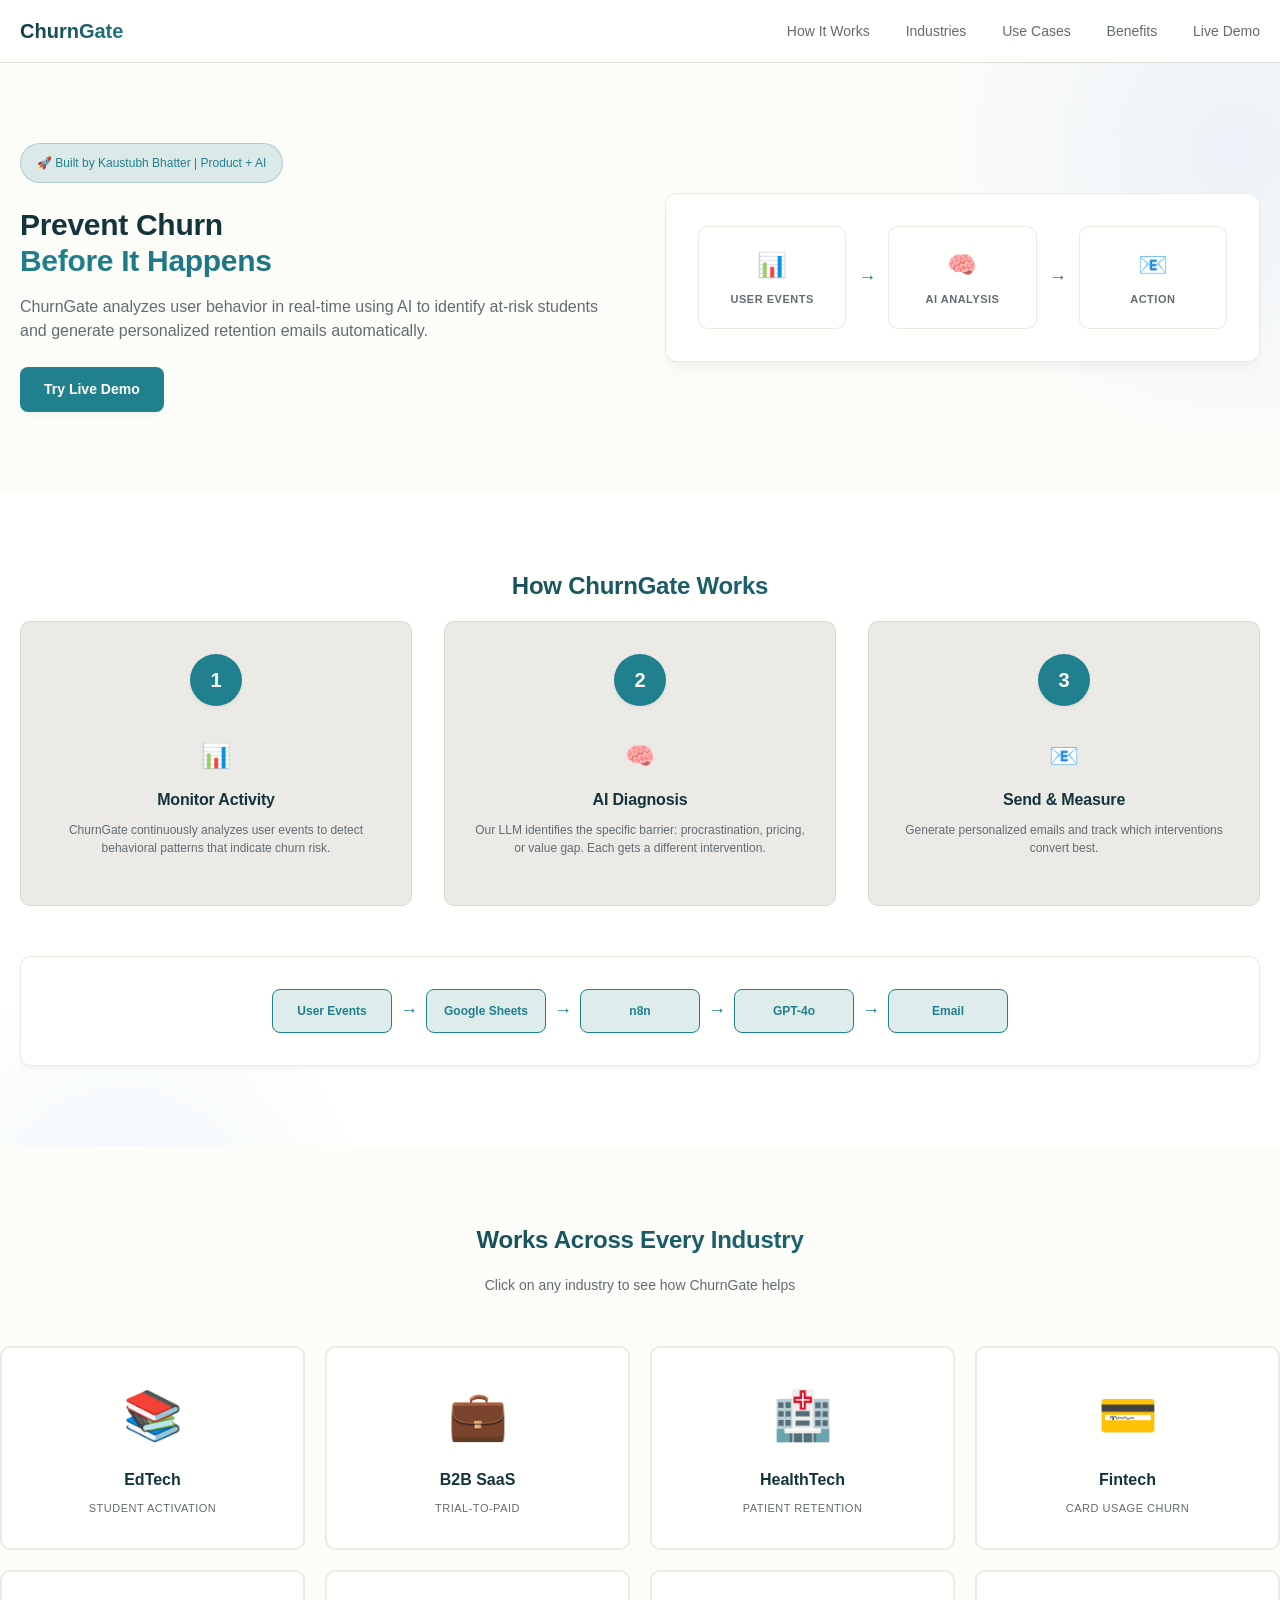
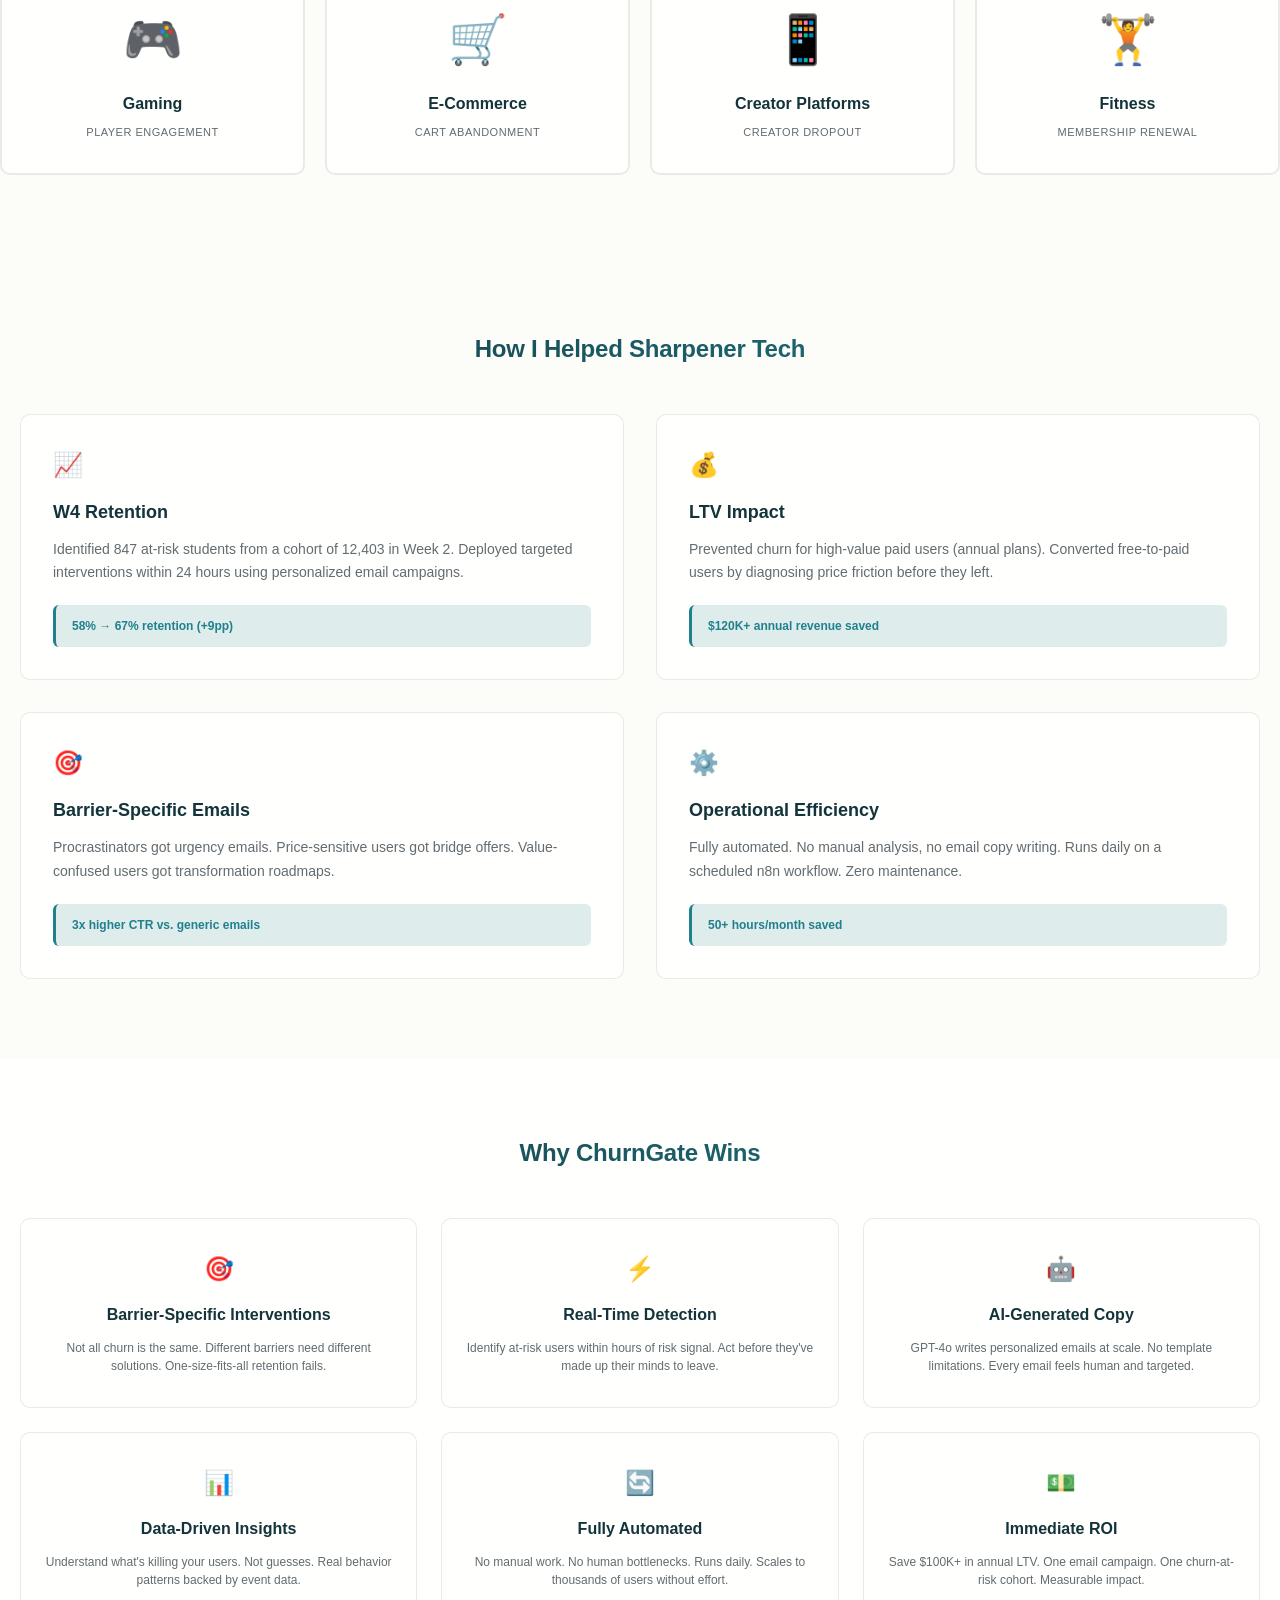
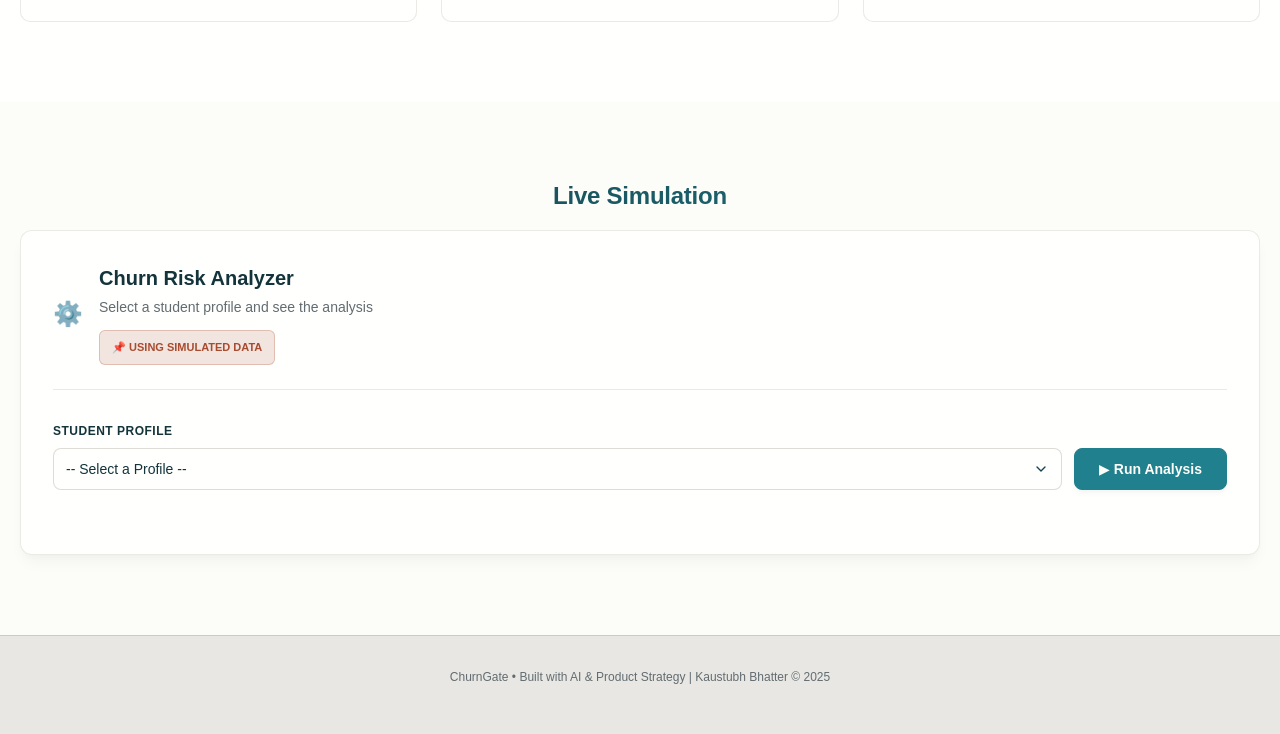
==== index.html @ f3a07f8a "Quick setup for the site" ====
<!DOCTYPE html>
<html lang="en">
<head>
    <meta charset="UTF-8">
    <meta name="viewport" content="width=device-width, initial-scale=1.0">
    <title>ChurnGate - AI Retention Intelligence</title>
    <link rel="stylesheet" href="styles.css">
</head>
<body>
    <!-- HEADER -->
    <header>
        <div class="container">
            <div class="header-content">
                <div class="logo">Churn<span>Gate</span></div>
                <nav>
                    <a href="#how">How It Works</a>
                    <a href="#industries">Industries</a>
                    <a href="#use-cases">Use Cases</a>
                    <a href="#benefits">Benefits</a>
                    <a href="#simulation">Live Demo</a>
                </nav>
            </div>
        </div>
    </header>

    <!-- HERO -->
    <section class="hero">
        <div class="container">
            <div class="hero-content">
                <div class="hero-text">
                    <div class="maker-badge">🚀 Built by Kaustubh Bhatter | Product + AI</div>
                    <h1>Prevent Churn<br/><span>Before It Happens</span></h1>
                    <p>ChurnGate analyzes user behavior in real-time using AI to identify at-risk students and generate personalized retention emails automatically.</p>
                    <a href="#simulation" class="cta-button">Try Live Demo</a>
                </div>

                <div class="hero-graphic">
                    <div class="graphic-box">
                        <div class="graphic-item">
                            <div class="graphic-icon">📊</div>
                            <div class="graphic-label">User Events</div>
                        </div>
                        <div class="graphic-arrow">→</div>
                        <div class="graphic-item">
                            <div class="graphic-icon">🧠</div>
                            <div class="graphic-label">AI Analysis</div>
                        </div>
                        <div class="graphic-arrow">→</div>
                        <div class="graphic-item">
                            <div class="graphic-icon">📧</div>
                            <div class="graphic-label">Action</div>
                        </div>
                    </div>
                </div>
            </div>
        </div>
    </section>

    <!-- HOW IT WORKS -->
    <section class="how-it-works" id="how">
        <div class="container">
            <h2 class="section-title">How ChurnGate Works</h2>

            <div class="steps-grid">
                <div class="step">
                    <div class="step-number">1</div>
                    <div class="step-icon">📊</div>
                    <h3>Monitor Activity</h3>
                    <p>ChurnGate continuously analyzes user events to detect behavioral patterns that indicate churn risk.</p>
                </div>

                <div class="step">
                    <div class="step-number">2</div>
                    <div class="step-icon">🧠</div>
                    <h3>AI Diagnosis</h3>
                    <p>Our LLM identifies the specific barrier: procrastination, pricing, or value gap. Each gets a different intervention.</p>
                </div>

                <div class="step">
                    <div class="step-number">3</div>
                    <div class="step-icon">📧</div>
                    <h3>Send & Measure</h3>
                    <p>Generate personalized emails and track which interventions convert best.</p>
                </div>
            </div>

            <div class="flow-diagram">
                <div class="flow-container">
                    <div class="flow-item">
                        <div class="flow-box">User Events</div>
                    </div>
                    <div class="flow-arrow">→</div>
                    <div class="flow-item">
                        <div class="flow-box">Google Sheets</div>
                    </div>
                    <div class="flow-arrow">→</div>
                    <div class="flow-item">
                        <div class="flow-box">n8n</div>
                    </div>
                    <div class="flow-arrow">→</div>
                    <div class="flow-item">
                        <div class="flow-box">GPT-4o</div>
                    </div>
                    <div class="flow-arrow">→</div>
                    <div class="flow-item">
                        <div class="flow-box">Email</div>
                    </div>
                </div>
            </div>
        </div>
    </section>

    <!-- INDUSTRIES -->
    <section class="industries-section" id="industries">
        <div class="container">
            <h2 class="section-title">Works Across Every Industry</h2>
            <p class="section-subtitle">Click on any industry to see how ChurnGate helps</p>
        </div>
        
        <div class="industries-grid">
            <div class="industry-card" data-industry="edtech">
                <div class="industry-icon">📚</div>
                <div class="industry-name">EdTech</div>
                <div class="industry-subtitle-small">Student Activation</div>
            </div>

            <div class="industry-card" data-industry="saas">
                <div class="industry-icon">💼</div>
                <div class="industry-name">B2B SaaS</div>
                <div class="industry-subtitle-small">Trial-to-Paid</div>
            </div>

            <div class="industry-card" data-industry="healthtech">
                <div class="industry-icon">🏥</div>
                <div class="industry-name">HealthTech</div>
                <div class="industry-subtitle-small">Patient Retention</div>
            </div>

            <div class="industry-card" data-industry="fintech">
                <div class="industry-icon">💳</div>
                <div class="industry-name">Fintech</div>
                <div class="industry-subtitle-small">Card Usage Churn</div>
            </div>

            <div class="industry-card" data-industry="gaming">
                <div class="industry-icon">🎮</div>
                <div class="industry-name">Gaming</div>
                <div class="industry-subtitle-small">Player Engagement</div>
            </div>

            <div class="industry-card" data-industry="ecommerce">
                <div class="industry-icon">🛒</div>
                <div class="industry-name">E-Commerce</div>
                <div class="industry-subtitle-small">Cart Abandonment</div>
            </div>

            <div class="industry-card" data-industry="creators">
                <div class="industry-icon">📱</div>
                <div class="industry-name">Creator Platforms</div>
                <div class="industry-subtitle-small">Creator Dropout</div>
            </div>

            <div class="industry-card" data-industry="fitness">
                <div class="industry-icon">🏋️</div>
                <div class="industry-name">Fitness</div>
                <div class="industry-subtitle-small">Membership Renewal</div>
            </div>
        </div>

        <!-- Industry Detail Modal -->
        <div class="industry-modal" id="industryModal">
            <div class="modal-overlay" onclick="closeIndustryModal()"></div>
            <div class="modal-content">
                <button class="modal-close" onclick="closeIndustryModal()">✕</button>
                <div class="modal-header">
                    <div class="modal-icon" id="modalIcon"></div>
                    <div>
                        <h3 id="modalTitle"></h3>
                        <p id="modalSubtitle"></p>
                    </div>
                </div>
                <div class="modal-body">
                    <div id="modalDescription"></div>
                </div>
                <div class="modal-footer">
                    <button class="modal-cta" onclick="closeIndustryModal()">Got It</button>
                </div>
            </div>
        </div>
    </section>

    <!-- USE CASES -->
    <section class="use-cases-section" id="use-cases">
        <div class="container">
            <h2 class="section-title">How I Helped Sharpener Tech</h2>

            <div class="use-case-grid">
                <div class="use-case-card">
                    <div class="use-case-icon">📈</div>
                    <div class="use-case-title">W4 Retention</div>
                    <div class="use-case-description">
                        Identified 847 at-risk students from a cohort of 12,403 in Week 2. Deployed targeted interventions within 24 hours using personalized email campaigns.
                    </div>
                    <div class="use-case-result">58% → 67% retention (+9pp)</div>
                </div>

                <div class="use-case-card">
                    <div class="use-case-icon">💰</div>
                    <div class="use-case-title">LTV Impact</div>
                    <div class="use-case-description">
                        Prevented churn for high-value paid users (annual plans). Converted free-to-paid users by diagnosing price friction before they left.
                    </div>
                    <div class="use-case-result">$120K+ annual revenue saved</div>
                </div>

                <div class="use-case-card">
                    <div class="use-case-icon">🎯</div>
                    <div class="use-case-title">Barrier-Specific Emails</div>
                    <div class="use-case-description">
                        Procrastinators got urgency emails. Price-sensitive users got bridge offers. Value-confused users got transformation roadmaps.
                    </div>
                    <div class="use-case-result">3x higher CTR vs. generic emails</div>
                </div>

                <div class="use-case-card">
                    <div class="use-case-icon">⚙️</div>
                    <div class="use-case-title">Operational Efficiency</div>
                    <div class="use-case-description">
                        Fully automated. No manual analysis, no email copy writing. Runs daily on a scheduled n8n workflow. Zero maintenance.
                    </div>
                    <div class="use-case-result">50+ hours/month saved</div>
                </div>
            </div>
        </div>
    </section>

    <!-- BENEFITS -->
    <section class="benefits-section" id="benefits">
        <div class="container">
            <h2 class="section-title">Why ChurnGate Wins</h2>

            <div class="benefits-grid">
                <div class="benefit-card">
                    <div class="benefit-icon">🎯</div>
                    <div class="benefit-title">Barrier-Specific Interventions</div>
                    <div class="benefit-description">Not all churn is the same. Different barriers need different solutions. One-size-fits-all retention fails.</div>
                </div>

                <div class="benefit-card">
                    <div class="benefit-icon">⚡</div>
                    <div class="benefit-title">Real-Time Detection</div>
                    <div class="benefit-description">Identify at-risk users within hours of risk signal. Act before they've made up their minds to leave.</div>
                </div>

                <div class="benefit-card">
                    <div class="benefit-icon">🤖</div>
                    <div class="benefit-title">AI-Generated Copy</div>
                    <div class="benefit-description">GPT-4o writes personalized emails at scale. No template limitations. Every email feels human and targeted.</div>
                </div>

                <div class="benefit-card">
                    <div class="benefit-icon">📊</div>
                    <div class="benefit-title">Data-Driven Insights</div>
                    <div class="benefit-description">Understand what's killing your users. Not guesses. Real behavior patterns backed by event data.</div>
                </div>

                <div class="benefit-card">
                    <div class="benefit-icon">🔄</div>
                    <div class="benefit-title">Fully Automated</div>
                    <div class="benefit-description">No manual work. No human bottlenecks. Runs daily. Scales to thousands of users without effort.</div>
                </div>

                <div class="benefit-card">
                    <div class="benefit-icon">💵</div>
                    <div class="benefit-title">Immediate ROI</div>
                    <div class="benefit-description">Save $100K+ in annual LTV. One email campaign. One churn-at-risk cohort. Measurable impact.</div>
                </div>
            </div>
        </div>
    </section>

    <!-- SIMULATION -->
    <section class="simulation-section" id="simulation">
        <div class="container">
            <h2 class="section-title">Live Simulation</h2>

            <div class="simulation-container">
                <div class="simulation-header">
                    <div class="simulation-icon">⚙️</div>
                    <div>
                        <div class="simulation-title">Churn Risk Analyzer</div>
                        <div class="simulation-subtitle">Select a student profile and see the analysis</div>
                        <div class="simulated-badge">📌 Using Simulated Data</div>
                    </div>
                </div>

                <div class="controls">
                    <div class="control-group">
                        <label class="control-label">Student Profile</label>
                        <select id="profileSelect" onchange="handleProfileChange()">
                            <option value="">-- Select a Profile --</option>
                            <option value="procrastinator">Rahul Singh (Procrastinator)</option>
                            <option value="price_friction">Priya Sharma (Price Friction)</option>
                            <option value="value_gap">Arjun Patel (Value Gap)</option>
                            <option value="low_engagement">Neha Gupta (Low Engagement)</option>
                            <option value="feature_confusion">Aditya Verma (Feature Confusion)</option>
                            <option value="time_constraint">Zara Khan (Time Constraint)</option>
                        </select>
                    </div>
                    <button class="run-button" id="analyzeBtn" onclick="runAnalysis()">▶ Run Analysis</button>
                </div>

                <div class="results-area" id="resultsArea">
                    <div class="pipeline">
                        <div class="pipeline-step" id="step1">
                            <div class="step-label">Step 1</div>
                            <div class="step-content">Fetching Events</div>
                        </div>
                        <div class="pipeline-step" id="step2">
                            <div class="step-label">Step 2</div>
                            <div class="step-content">Detect Signals</div>
                        </div>
                        <div class="pipeline-step" id="step3">
                            <div class="step-label">Step 3</div>
                            <div class="step-content">AI Reasoning</div>
                        </div>
                        <div class="pipeline-step" id="step4">
                            <div class="step-label">Step 4</div>
                            <div class="step-content">Results</div>
                        </div>
                    </div>

                    <!-- Events Stream -->
                    <div id="eventsStreamContainer" style="display: none;">
                        <div style="font-size: 12px; font-weight: 600; color: #3b82f6; margin-bottom: 8px; text-transform: uppercase;">📊 Events Timeline</div>
                        <div class="events-stream" id="eventsStream"></div>
                    </div>

                    <!-- Reasoning Section -->
                    <div class="reasoning-section" id="reasoningSection">
                        <div class="reasoning-title">🧠 AI Reasoning</div>
                        <div class="reasoning-content" id="reasoningContent"></div>
                    </div>

                    <div class="results-grid" id="resultsGrid" style="display: none;">
                        <div class="result-card">
                            <div class="result-label">Risk Level</div>
                            <div class="result-value" id="riskLevel">High</div>
                            <div class="result-description" id="riskDesc">User at immediate churn risk</div>
                        </div>

                        <div class="result-card">
                            <div class="result-label">Churn Category</div>
                            <div class="result-value" id="barrier">Price Friction</div>
                            <div class="result-description" id="barrierDesc">Specific reason for churn</div>
                        </div>
                    </div>

                    <!-- Intervention Section -->
                    <div class="intervention-section" id="interventionSection">
                        <div class="intervention-title">✅ Recommended Intervention</div>
                        <div class="intervention-method">
                            <div class="method-badge recommended">📧 Email (Recommended)</div>
                        </div>
                        <div class="email-section" id="emailSection">
                            <div class="email-header">📧 AI-Generated Email Draft</div>
                            <div class="email-content" id="emailContent"></div>
                        </div>
                    </div>
                </div>
            </div>
        </div>
    </section>

    <!-- FOOTER -->
    <footer>
        <div class="container">
            <p>ChurnGate • Built with AI & Product Strategy | Kaustubh Bhatter © 2025</p>
        </div>
    </footer>

    <script src="script.js"></script>
</body>
</html>
---- styles.css ----
:root {
  /* Primitive Color Tokens */
  --color-white: rgba(255, 255, 255, 1);
  --color-black: rgba(0, 0, 0, 1);
  --color-cream-50: rgba(252, 252, 249, 1);
  --color-cream-100: rgba(255, 255, 253, 1);
  --color-gray-200: rgba(245, 245, 245, 1);
  --color-gray-300: rgba(167, 169, 169, 1);
  --color-gray-400: rgba(119, 124, 124, 1);
  --color-slate-500: rgba(98, 108, 113, 1);
  --color-brown-600: rgba(94, 82, 64, 1);
  --color-charcoal-700: rgba(31, 33, 33, 1);
  --color-charcoal-800: rgba(38, 40, 40, 1);
  --color-slate-900: rgba(19, 52, 59, 1);
  --color-teal-300: rgba(50, 184, 198, 1);
  --color-teal-400: rgba(45, 166, 178, 1);
  --color-teal-500: rgba(33, 128, 141, 1);
  --color-teal-600: rgba(29, 116, 128, 1);
  --color-teal-700: rgba(26, 104, 115, 1);
  --color-teal-800: rgba(41, 150, 161, 1);
  --color-red-400: rgba(255, 84, 89, 1);
  --color-red-500: rgba(192, 21, 47, 1);
  --color-orange-400: rgba(230, 129, 97, 1);
  --color-orange-500: rgba(168, 75, 47, 1);

  /* RGB versions for opacity control */
  --color-brown-600-rgb: 94, 82, 64;
  --color-teal-500-rgb: 33, 128, 141;
  --color-slate-900-rgb: 19, 52, 59;
  --color-slate-500-rgb: 98, 108, 113;
  --color-red-500-rgb: 192, 21, 47;
  --color-red-400-rgb: 255, 84, 89;
  --color-orange-500-rgb: 168, 75, 47;
  --color-orange-400-rgb: 230, 129, 97;

  /* Background color tokens (Light Mode) */
  --color-bg-1: rgba(59, 130, 246, 0.08); /* Light blue */
  --color-bg-2: rgba(245, 158, 11, 0.08); /* Light yellow */
  --color-bg-3: rgba(34, 197, 94, 0.08); /* Light green */
  --color-bg-4: rgba(239, 68, 68, 0.08); /* Light red */
  --color-bg-5: rgba(147, 51, 234, 0.08); /* Light purple */
  --color-bg-6: rgba(249, 115, 22, 0.08); /* Light orange */
  --color-bg-7: rgba(236, 72, 153, 0.08); /* Light pink */
  --color-bg-8: rgba(6, 182, 212, 0.08); /* Light cyan */

  /* Semantic Color Tokens (Light Mode) */
  --color-background: var(--color-cream-50);
  --color-surface: var(--color-cream-100);
  --color-text: var(--color-slate-900);
  --color-text-secondary: var(--color-slate-500);
  --color-primary: var(--color-teal-500);
  --color-primary-hover: var(--color-teal-600);
  --color-primary-active: var(--color-teal-700);
  --color-secondary: rgba(var(--color-brown-600-rgb), 0.12);
  --color-secondary-hover: rgba(var(--color-brown-600-rgb), 0.2);
  --color-secondary-active: rgba(var(--color-brown-600-rgb), 0.25);
  --color-border: rgba(var(--color-brown-600-rgb), 0.2);
  --color-btn-primary-text: var(--color-cream-50);
  --color-card-border: rgba(var(--color-brown-600-rgb), 0.12);
  --color-card-border-inner: rgba(var(--color-brown-600-rgb), 0.12);
  --color-error: var(--color-red-500);
  --color-success: var(--color-teal-500);
  --color-warning: var(--color-orange-500);
  --color-info: var(--color-slate-500);
  --color-focus-ring: rgba(var(--color-teal-500-rgb), 0.4);
  --color-select-caret: rgba(var(--color-slate-900-rgb), 0.8);

  /* Common style patterns */
  --focus-ring: 0 0 0 3px var(--color-focus-ring);
  --focus-outline: 2px solid var(--color-primary);
  --status-bg-opacity: 0.15;
  --status-border-opacity: 0.25;
  --select-caret-light: url("data:image/svg+xml,%3Csvg xmlns='http://www.w3.org/2000/svg' width='16' height='16' viewBox='0 0 24 24' fill='none' stroke='%23134252' stroke-width='2' stroke-linecap='round' stroke-linejoin='round'%3E%3Cpolyline points='6 9 12 15 18 9'%3E%3C/polyline%3E%3C/svg%3E");
  --select-caret-dark: url("data:image/svg+xml,%3Csvg xmlns='http://www.w3.org/2000/svg' width='16' height='16' viewBox='0 0 24 24' fill='none' stroke='%23f5f5f5' stroke-width='2' stroke-linecap='round' stroke-linejoin='round'%3E%3Cpolyline points='6 9 12 15 18 9'%3E%3C/polyline%3E%3C/svg%3E");

  /* RGB versions for opacity control */
  --color-success-rgb: 33, 128, 141;
  --color-error-rgb: 192, 21, 47;
  --color-warning-rgb: 168, 75, 47;
  --color-info-rgb: 98, 108, 113;

  /* Typography */
  --font-family-base: "FKGroteskNeue", "Geist", "Inter", -apple-system,
    BlinkMacSystemFont, "Segoe UI", Roboto, sans-serif;
  --font-family-mono: "Berkeley Mono", ui-monospace, SFMono-Regular, Menlo,
    Monaco, Consolas, monospace;
  --font-size-xs: 11px;
  --font-size-sm: 12px;
  --font-size-base: 14px;
  --font-size-md: 14px;
  --font-size-lg: 16px;
  --font-size-xl: 18px;
  --font-size-2xl: 20px;
  --font-size-3xl: 24px;
  --font-size-4xl: 30px;
  --font-weight-normal: 400;
  --font-weight-medium: 500;
  --font-weight-semibold: 550;
  --font-weight-bold: 600;
  --line-height-tight: 1.2;
  --line-height-normal: 1.5;
  --letter-spacing-tight: -0.01em;

  /* Spacing */
  --space-0: 0;
  --space-1: 1px;
  --space-2: 2px;
  --space-4: 4px;
  --space-6: 6px;
  --space-8: 8px;
  --space-10: 10px;
  --space-12: 12px;
  --space-16: 16px;
  --space-20: 20px;
  --space-24: 24px;
  --space-32: 32px;

  /* Border Radius */
  --radius-sm: 6px;
  --radius-base: 8px;
  --radius-md: 10px;
  --radius-lg: 12px;
  --radius-full: 9999px;

  /* Shadows */
  --shadow-xs: 0 1px 2px rgba(0, 0, 0, 0.02);
  --shadow-sm: 0 1px 3px rgba(0, 0, 0, 0.04), 0 1px 2px rgba(0, 0, 0, 0.02);
  --shadow-md: 0 4px 6px -1px rgba(0, 0, 0, 0.04),
    0 2px 4px -1px rgba(0, 0, 0, 0.02);
  --shadow-lg: 0 10px 15px -3px rgba(0, 0, 0, 0.04),
    0 4px 6px -2px rgba(0, 0, 0, 0.02);
  --shadow-inset-sm: inset 0 1px 0 rgba(255, 255, 255, 0.15),
    inset 0 -1px 0 rgba(0, 0, 0, 0.03);

  /* Animation */
  --duration-fast: 150ms;
  --duration-normal: 250ms;
  --ease-standard: cubic-bezier(0.16, 1, 0.3, 1);

  /* Layout */
  --container-sm: 640px;
  --container-md: 768px;
  --container-lg: 1024px;
  --container-xl: 1280px;
}

/* Dark mode colors */
@media (prefers-color-scheme: dark) {
  :root {
    /* RGB versions for opacity control (Dark Mode) */
    --color-gray-400-rgb: 119, 124, 124;
    --color-teal-300-rgb: 50, 184, 198;
    --color-gray-300-rgb: 167, 169, 169;
    --color-gray-200-rgb: 245, 245, 245;

    /* Background color tokens (Dark Mode) */
    --color-bg-1: rgba(29, 78, 216, 0.15); /* Dark blue */
    --color-bg-2: rgba(180, 83, 9, 0.15); /* Dark yellow */
    --color-bg-3: rgba(21, 128, 61, 0.15); /* Dark green */
    --color-bg-4: rgba(185, 28, 28, 0.15); /* Dark red */
    --color-bg-5: rgba(107, 33, 168, 0.15); /* Dark purple */
    --color-bg-6: rgba(194, 65, 12, 0.15); /* Dark orange */
    --color-bg-7: rgba(190, 24, 93, 0.15); /* Dark pink */
    --color-bg-8: rgba(8, 145, 178, 0.15); /* Dark cyan */

    /* Semantic Color Tokens (Dark Mode) */
    --color-background: var(--color-charcoal-700);
    --color-surface: var(--color-charcoal-800);
    --color-text: var(--color-gray-200);
    --color-text-secondary: rgba(var(--color-gray-300-rgb), 0.7);
    --color-primary: var(--color-teal-300);
    --color-primary-hover: var(--color-teal-400);
    --color-primary-active: var(--color-teal-800);
    --color-secondary: rgba(var(--color-gray-400-rgb), 0.15);
    --color-secondary-hover: rgba(var(--color-gray-400-rgb), 0.25);
    --color-secondary-active: rgba(var(--color-gray-400-rgb), 0.3);
    --color-border: rgba(var(--color-gray-400-rgb), 0.3);
    --color-error: var(--color-red-400);
    --color-success: var(--color-teal-300);
    --color-warning: var(--color-orange-400);
    --color-info: var(--color-gray-300);
    --color-focus-ring: rgba(var(--color-teal-300-rgb), 0.4);
    --color-btn-primary-text: var(--color-slate-900);
    --color-card-border: rgba(var(--color-gray-400-rgb), 0.2);
    --color-card-border-inner: rgba(var(--color-gray-400-rgb), 0.15);
    --shadow-inset-sm: inset 0 1px 0 rgba(255, 255, 255, 0.1),
      inset 0 -1px 0 rgba(0, 0, 0, 0.15);
    --button-border-secondary: rgba(var(--color-gray-400-rgb), 0.2);
    --color-border-secondary: rgba(var(--color-gray-400-rgb), 0.2);
    --color-select-caret: rgba(var(--color-gray-200-rgb), 0.8);

    /* Common style patterns - updated for dark mode */
    --focus-ring: 0 0 0 3px var(--color-focus-ring);
    --focus-outline: 2px solid var(--color-primary);
    --status-bg-opacity: 0.15;
    --status-border-opacity: 0.25;
    --select-caret-light: url("data:image/svg+xml,%3Csvg xmlns='http://www.w3.org/2000/svg' width='16' height='16' viewBox='0 0 24 24' fill='none' stroke='%23134252' stroke-width='2' stroke-linecap='round' stroke-linejoin='round'%3E%3Cpolyline points='6 9 12 15 18 9'%3E%3C/polyline%3E%3C/svg%3E");
    --select-caret-dark: url("data:image/svg+xml,%3Csvg xmlns='http://www.w3.org/2000/svg' width='16' height='16' viewBox='0 0 24 24' fill='none' stroke='%23f5f5f5' stroke-width='2' stroke-linecap='round' stroke-linejoin='round'%3E%3Cpolyline points='6 9 12 15 18 9'%3E%3C/polyline%3E%3C/svg%3E");

    /* RGB versions for dark mode */
    --color-success-rgb: var(--color-teal-300-rgb);
    --color-error-rgb: var(--color-red-400-rgb);
    --color-warning-rgb: var(--color-orange-400-rgb);
    --color-info-rgb: var(--color-gray-300-rgb);
  }
}

/* Data attribute for manual theme switching */
[data-color-scheme="dark"] {
  /* RGB versions for opacity control (dark mode) */
  --color-gray-400-rgb: 119, 124, 124;
  --color-teal-300-rgb: 50, 184, 198;
  --color-gray-300-rgb: 167, 169, 169;
  --color-gray-200-rgb: 245, 245, 245;

  /* Colorful background palette - Dark Mode */
  --color-bg-1: rgba(29, 78, 216, 0.15); /* Dark blue */
  --color-bg-2: rgba(180, 83, 9, 0.15); /* Dark yellow */
  --color-bg-3: rgba(21, 128, 61, 0.15); /* Dark green */
  --color-bg-4: rgba(185, 28, 28, 0.15); /* Dark red */
  --color-bg-5: rgba(107, 33, 168, 0.15); /* Dark purple */
  --color-bg-6: rgba(194, 65, 12, 0.15); /* Dark orange */
  --color-bg-7: rgba(190, 24, 93, 0.15); /* Dark pink */
  --color-bg-8: rgba(8, 145, 178, 0.15); /* Dark cyan */

  /* Semantic Color Tokens (Dark Mode) */
  --color-background: var(--color-charcoal-700);
  --color-surface: var(--color-charcoal-800);
  --color-text: var(--color-gray-200);
  --color-text-secondary: rgba(var(--color-gray-300-rgb), 0.7);
  --color-primary: var(--color-teal-300);
  --color-primary-hover: var(--color-teal-400);
  --color-primary-active: var(--color-teal-800);
  --color-secondary: rgba(var(--color-gray-400-rgb), 0.15);
  --color-secondary-hover: rgba(var(--color-gray-400-rgb), 0.25);
  --color-secondary-active: rgba(var(--color-gray-400-rgb), 0.3);
  --color-border: rgba(var(--color-gray-400-rgb), 0.3);
  --color-error: var(--color-red-400);
  --color-success: var(--color-teal-300);
  --color-warning: var(--color-orange-400);
  --color-info: var(--color-gray-300);
  --color-focus-ring: rgba(var(--color-teal-300-rgb), 0.4);
  --color-btn-primary-text: var(--color-slate-900);
  --color-card-border: rgba(var(--color-gray-400-rgb), 0.15);
  --color-card-border-inner: rgba(var(--color-gray-400-rgb), 0.15);
  --shadow-inset-sm: inset 0 1px 0 rgba(255, 255, 255, 0.1),
    inset 0 -1px 0 rgba(0, 0, 0, 0.15);
  --color-border-secondary: rgba(var(--color-gray-400-rgb), 0.2);
  --color-select-caret: rgba(var(--color-gray-200-rgb), 0.8);

  /* Common style patterns - updated for dark mode */
  --focus-ring: 0 0 0 3px var(--color-focus-ring);
  --focus-outline: 2px solid var(--color-primary);
  --status-bg-opacity: 0.15;
  --status-border-opacity: 0.25;
  --select-caret-light: url("data:image/svg+xml,%3Csvg xmlns='http://www.w3.org/2000/svg' width='16' height='16' viewBox='0 0 24 24' fill='none' stroke='%23134252' stroke-width='2' stroke-linecap='round' stroke-linejoin='round'%3E%3Cpolyline points='6 9 12 15 18 9'%3E%3C/polyline%3E%3C/svg%3E");
  --select-caret-dark: url("data:image/svg+xml,%3Csvg xmlns='http://www.w3.org/2000/svg' width='16' height='16' viewBox='0 0 24 24' fill='none' stroke='%23f5f5f5' stroke-width='2' stroke-linecap='round' stroke-linejoin='round'%3E%3Cpolyline points='6 9 12 15 18 9'%3E%3C/polyline%3E%3C/svg%3E");

  /* RGB versions for dark mode */
  --color-success-rgb: var(--color-teal-300-rgb);
  --color-error-rgb: var(--color-red-400-rgb);
  --color-warning-rgb: var(--color-orange-400-rgb);
  --color-info-rgb: var(--color-gray-300-rgb);
}

[data-color-scheme="light"] {
  /* RGB versions for opacity control (light mode) */
  --color-brown-600-rgb: 94, 82, 64;
  --color-teal-500-rgb: 33, 128, 141;
  --color-slate-900-rgb: 19, 52, 59;

  /* Semantic Color Tokens (Light Mode) */
  --color-background: var(--color-cream-50);
  --color-surface: var(--color-cream-100);
  --color-text: var(--color-slate-900);
  --color-text-secondary: var(--color-slate-500);
  --color-primary: var(--color-teal-500);
  --color-primary-hover: var(--color-teal-600);
  --color-primary-active: var(--color-teal-700);
  --color-secondary: rgba(var(--color-brown-600-rgb), 0.12);
  --color-secondary-hover: rgba(var(--color-brown-600-rgb), 0.2);
  --color-secondary-active: rgba(var(--color-brown-600-rgb), 0.25);
  --color-border: rgba(var(--color-brown-600-rgb), 0.2);
  --color-btn-primary-text: var(--color-cream-50);
  --color-card-border: rgba(var(--color-brown-600-rgb), 0.12);
  --color-card-border-inner: rgba(var(--color-brown-600-rgb), 0.12);
  --color-error: var(--color-red-500);
  --color-success: var(--color-teal-500);
  --color-warning: var(--color-orange-500);
  --color-info: var(--color-slate-500);
  --color-focus-ring: rgba(var(--color-teal-500-rgb), 0.4);

  /* RGB versions for light mode */
  --color-success-rgb: var(--color-teal-500-rgb);
  --color-error-rgb: var(--color-red-500-rgb);
  --color-warning-rgb: var(--color-orange-500-rgb);
  --color-info-rgb: var(--color-slate-500-rgb);
}

/* Base styles */
html {
  font-size: var(--font-size-base);
  font-family: var(--font-family-base);
  line-height: var(--line-height-normal);
  color: var(--color-text);
  background-color: var(--color-background);
  -webkit-font-smoothing: antialiased;
  box-sizing: border-box;
}

body {
  margin: 0;
  padding: 0;
}

*,
*::before,
*::after {
  box-sizing: inherit;
}

/* Typography */
h1,
h2,
h3,
h4,
h5,
h6 {
  margin: 0;
  font-weight: var(--font-weight-semibold);
  line-height: var(--line-height-tight);
  color: var(--color-text);
  letter-spacing: var(--letter-spacing-tight);
}

h1 {
  font-size: var(--font-size-4xl);
}
h2 {
  font-size: var(--font-size-3xl);
}
h3 {
  font-size: var(--font-size-2xl);
}
h4 {
  font-size: var(--font-size-xl);
}
h5 {
  font-size: var(--font-size-lg);
}
h6 {
  font-size: var(--font-size-md);
}

p {
  margin: 0 0 var(--space-16) 0;
}

a {
  color: var(--color-primary);
  text-decoration: none;
  transition: color var(--duration-fast) var(--ease-standard);
}

a:hover {
  color: var(--color-primary-hover);
}

code,
pre {
  font-family: var(--font-family-mono);
  font-size: calc(var(--font-size-base) * 0.95);
  background-color: var(--color-secondary);
  border-radius: var(--radius-sm);
}

code {
  padding: var(--space-1) var(--space-4);
}

pre {
  padding: var(--space-16);
  margin: var(--space-16) 0;
  overflow: auto;
  border: 1px solid var(--color-border);
}

pre code {
  background: none;
  padding: 0;
}

/* Buttons */
.btn {
  display: inline-flex;
  align-items: center;
  justify-content: center;
  padding: var(--space-8) var(--space-16);
  border-radius: var(--radius-base);
  font-size: var(--font-size-base);
  font-weight: 500;
  line-height: 1.5;
  cursor: pointer;
  transition: all var(--duration-normal) var(--ease-standard);
  border: none;
  text-decoration: none;
  position: relative;
}

.btn:focus-visible {
  outline: none;
  box-shadow: var(--focus-ring);
}

.btn--primary {
  background: var(--color-primary);
  color: var(--color-btn-primary-text);
}

.btn--primary:hover {
  background: var(--color-primary-hover);
}

.btn--primary:active {
  background: var(--color-primary-active);
}

.btn--secondary {
  background: var(--color-secondary);
  color: var(--color-text);
}

.btn--secondary:hover {
  background: var(--color-secondary-hover);
}

.btn--secondary:active {
  background: var(--color-secondary-active);
}

.btn--outline {
  background: transparent;
  border: 1px solid var(--color-border);
  color: var(--color-text);
}

.btn--outline:hover {
  background: var(--color-secondary);
}

.btn--sm {
  padding: var(--space-4) var(--space-12);
  font-size: var(--font-size-sm);
  border-radius: var(--radius-sm);
}

.btn--lg {
  padding: var(--space-10) var(--space-20);
  font-size: var(--font-size-lg);
  border-radius: var(--radius-md);
}

.btn--full-width {
  width: 100%;
}

.btn:disabled {
  opacity: 0.5;
  cursor: not-allowed;
}

/* Form elements */
.form-control {
  display: block;
  width: 100%;
  padding: var(--space-8) var(--space-12);
  font-size: var(--font-size-md);
  line-height: 1.5;
  color: var(--color-text);
  background-color: var(--color-surface);
  border: 1px solid var(--color-border);
  border-radius: var(--radius-base);
  transition: border-color var(--duration-fast) var(--ease-standard),
    box-shadow var(--duration-fast) var(--ease-standard);
}

textarea.form-control {
  font-family: var(--font-family-base);
  font-size: var(--font-size-base);
}

select.form-control {
  padding: var(--space-8) var(--space-12);
  -webkit-appearance: none;
  -moz-appearance: none;
  appearance: none;
  background-image: var(--select-caret-light);
  background-repeat: no-repeat;
  background-position: right var(--space-12) center;
  background-size: 16px;
  padding-right: var(--space-32);
}

/* Add a dark mode specific caret */
@media (prefers-color-scheme: dark) {
  select.form-control {
    background-image: var(--select-caret-dark);
  }
}

/* Also handle data-color-scheme */
[data-color-scheme="dark"] select.form-control {
  background-image: var(--select-caret-dark);
}

[data-color-scheme="light"] select.form-control {
  background-image: var(--select-caret-light);
}

.form-control:focus {
  border-color: var(--color-primary);
  outline: var(--focus-outline);
}

.form-label {
  display: block;
  margin-bottom: var(--space-8);
  font-weight: var(--font-weight-medium);
  font-size: var(--font-size-sm);
}

.form-group {
  margin-bottom: var(--space-16);
}

/* Card component */
.card {
  background-color: var(--color-surface);
  border-radius: var(--radius-lg);
  border: 1px solid var(--color-card-border);
  box-shadow: var(--shadow-sm);
  overflow: hidden;
  transition: box-shadow var(--duration-normal) var(--ease-standard);
}

.card:hover {
  box-shadow: var(--shadow-md);
}

.card__body {
  padding: var(--space-16);
}

.card__header,
.card__footer {
  padding: var(--space-16);
  border-bottom: 1px solid var(--color-card-border-inner);
}

/* Status indicators - simplified with CSS variables */
.status {
  display: inline-flex;
  align-items: center;
  padding: var(--space-6) var(--space-12);
  border-radius: var(--radius-full);
  font-weight: var(--font-weight-medium);
  font-size: var(--font-size-sm);
}

.status--success {
  background-color: rgba(
    var(--color-success-rgb, 33, 128, 141),
    var(--status-bg-opacity)
  );
  color: var(--color-success);
  border: 1px solid
    rgba(var(--color-success-rgb, 33, 128, 141), var(--status-border-opacity));
}

.status--error {
  background-color: rgba(
    var(--color-error-rgb, 192, 21, 47),
    var(--status-bg-opacity)
  );
  color: var(--color-error);
  border: 1px solid
    rgba(var(--color-error-rgb, 192, 21, 47), var(--status-border-opacity));
}

.status--warning {
  background-color: rgba(
    var(--color-warning-rgb, 168, 75, 47),
    var(--status-bg-opacity)
  );
  color: var(--color-warning);
  border: 1px solid
    rgba(var(--color-warning-rgb, 168, 75, 47), var(--status-border-opacity));
}

.status--info {
  background-color: rgba(
    var(--color-info-rgb, 98, 108, 113),
    var(--status-bg-opacity)
  );
  color: var(--color-info);
  border: 1px solid
    rgba(var(--color-info-rgb, 98, 108, 113), var(--status-border-opacity));
}

/* Container layout */
.container {
  width: 100%;
  margin-right: auto;
  margin-left: auto;
  padding-right: var(--space-16);
  padding-left: var(--space-16);
}

@media (min-width: 640px) {
  .container {
    max-width: var(--container-sm);
  }
}
@media (min-width: 768px) {
  .container {
    max-width: var(--container-md);
  }
}
@media (min-width: 1024px) {
  .container {
    max-width: var(--container-lg);
  }
}
@media (min-width: 1280px) {
  .container {
    max-width: var(--container-xl);
  }
}

/* Utility classes */
.flex {
  display: flex;
}
.flex-col {
  flex-direction: column;
}
.items-center {
  align-items: center;
}
.justify-center {
  justify-content: center;
}
.justify-between {
  justify-content: space-between;
}
.gap-4 {
  gap: var(--space-4);
}
.gap-8 {
  gap: var(--space-8);
}
.gap-16 {
  gap: var(--space-16);
}

.m-0 {
  margin: 0;
}
.mt-8 {
  margin-top: var(--space-8);
}
.mb-8 {
  margin-bottom: var(--space-8);
}
.mx-8 {
  margin-left: var(--space-8);
  margin-right: var(--space-8);
}
.my-8 {
  margin-top: var(--space-8);
  margin-bottom: var(--space-8);
}

.p-0 {
  padding: 0;
}
.py-8 {
  padding-top: var(--space-8);
  padding-bottom: var(--space-8);
}
.px-8 {
  padding-left: var(--space-8);
  padding-right: var(--space-8);
}
.py-16 {
  padding-top: var(--space-16);
  padding-bottom: var(--space-16);
}
.px-16 {
  padding-left: var(--space-16);
  padding-right: var(--space-16);
}

.block {
  display: block;
}
.hidden {
  display: none;
}

/* Accessibility */
.sr-only {
  position: absolute;
  width: 1px;
  height: 1px;
  padding: 0;
  margin: -1px;
  overflow: hidden;
  clip: rect(0, 0, 0, 0);
  white-space: nowrap;
  border-width: 0;
}

:focus-visible {
  outline: var(--focus-outline);
  outline-offset: 2px;
}

/* Dark mode specifics */
[data-color-scheme="dark"] .btn--outline {
  border: 1px solid var(--color-border-secondary);
}

@font-face {
  font-family: 'FKGroteskNeue';
  src: url('https://r2cdn.perplexity.ai/fonts/FKGroteskNeue.woff2')
    format('woff2');
}

/* END PERPLEXITY DESIGN SYSTEM */
```css
* {
    margin: 0;
    padding: 0;
    box-sizing: border-box;
}

html {
    scroll-behavior: smooth;
    font-size: var(--font-size-base);
    font-family: var(--font-family-base);
    line-height: var(--line-height-normal);
    color: var(--color-text);
    background-color: var(--color-background);
    -webkit-font-smoothing: antialiased;
}

body {
    font-family: var(--font-family-base);
    background: var(--color-background);
    color: var(--color-text);
    line-height: var(--line-height-normal);
}

.container {
    max-width: var(--container-xl);
    margin: 0 auto;
    padding: 0 var(--space-20);
}

/* HEADER */
header {
    padding: var(--space-16) 0;
    border-bottom: 1px solid var(--color-border);
    position: sticky;
    top: 0;
    background: var(--color-surface);
    z-index: 100;
    backdrop-filter: blur(10px);
}

.header-content {
    display: flex;
    justify-content: space-between;
    align-items: center;
}

.logo {
    font-size: var(--font-size-2xl);
    font-weight: var(--font-weight-bold);
    color: var(--color-text);
    background: linear-gradient(135deg, var(--color-text) 0%, var(--color-primary) 100%);
    -webkit-background-clip: text;
    -webkit-text-fill-color: transparent;
    background-clip: text;
}

.logo span {
    color: var(--color-primary);
}

nav a {
    margin-left: var(--space-32);
    text-decoration: none;
    color: var(--color-text-secondary);
    font-size: var(--font-size-base);
    transition: all var(--duration-normal) var(--ease-standard);
    position: relative;
}

nav a::after {
    content: '';
    position: absolute;
    bottom: -4px;
    left: 0;
    width: 0;
    height: 2px;
    background: var(--color-primary);
    transition: width var(--duration-normal) var(--ease-standard);
}

nav a:hover {
    color: var(--color-primary);
}

nav a:hover::after {
    width: 100%;
}

/* HERO SECTION */
.hero {
    padding: 80px 0;
    position: relative;
    overflow: hidden;
}

.hero::before {
    content: '';
    position: absolute;
    top: -50%;
    right: -20%;
    width: 600px;
    height: 600px;
    background: radial-gradient(circle, var(--color-bg-1) 0%, transparent 70%);
    border-radius: 50%;
    pointer-events: none;
}

.hero-content {
    display: grid;
    grid-template-columns: 1fr 1fr;
    gap: 50px;
    align-items: center;
    position: relative;
    z-index: 1;
}

.hero-text h1 {
    font-size: var(--font-size-4xl);
    line-height: var(--line-height-tight);
    margin-bottom: var(--space-16);
    color: var(--color-text);
    font-weight: var(--font-weight-semibold);
    letter-spacing: var(--letter-spacing-tight);
    animation: slideInDown 0.8s ease-out;
}

.hero-text h1 span {
    background: linear-gradient(135deg, var(--color-primary) 0%, var(--color-primary-hover) 100%);
    -webkit-background-clip: text;
    -webkit-text-fill-color: transparent;
    background-clip: text;
}

.hero-text p {
    font-size: var(--font-size-lg);
    color: var(--color-text-secondary);
    margin-bottom: var(--space-24);
    animation: slideInUp 0.8s ease-out 0.1s both;
}

.maker-badge {
    display: inline-block;
    background: rgba(var(--color-success-rgb), var(--status-bg-opacity));
    border: 1px solid rgba(var(--color-success-rgb), var(--status-border-opacity));
    padding: var(--space-10) var(--space-16);
    border-radius: var(--radius-full);
    font-size: var(--font-size-sm);
    color: var(--color-primary);
    margin-bottom: var(--space-24);
    font-weight: var(--font-weight-medium);
    animation: slideInUp 0.8s ease-out 0.05s both;
}

.cta-button {
    display: inline-block;
    background: var(--color-primary);
    color: var(--color-btn-primary-text);
    padding: var(--space-12) var(--space-24);
    border-radius: var(--radius-base);
    text-decoration: none;
    font-weight: var(--font-weight-semibold);
    transition: all var(--duration-normal) var(--ease-standard);
    border: none;
    cursor: pointer;
    font-size: var(--font-size-md);
    animation: slideInUp 0.8s ease-out 0.15s both;
    box-shadow: var(--shadow-md);
}

.cta-button:hover {
    background: var(--color-primary-hover);
    transform: translateY(-3px);
    box-shadow: var(--shadow-lg);
}

/* HERO GRAPHIC */
.hero-graphic {
    background: var(--color-surface);
    border: 1px solid var(--color-card-border);
    border-radius: var(--radius-lg);
    padding: var(--space-32);
    display: flex;
    flex-direction: column;
    justify-content: center;
    align-items: center;
    gap: var(--space-20);
    animation: slideInRight 0.8s ease-out;
    box-shadow: var(--shadow-lg);
}

.graphic-box {
    display: flex;
    align-items: center;
    gap: var(--space-12);
    width: 100%;
}

.graphic-item {
    flex: 1;
    background: var(--color-surface);
    border: 1px solid var(--color-card-border);
    border-radius: var(--radius-md);
    padding: var(--space-20);
    text-align: center;
    transition: all var(--duration-normal) var(--ease-standard);
    cursor: pointer;
}

.graphic-item:hover {
    border-color: var(--color-primary);
    box-shadow: var(--shadow-md);
    transform: translateY(-4px);
}

.graphic-icon {
    font-size: var(--font-size-3xl);
    margin-bottom: var(--space-8);
    display: block;
    transition: transform var(--duration-normal) ease;
}

.graphic-item:hover .graphic-icon {
    transform: scale(1.15);
}

.graphic-label {
    font-size: var(--font-size-xs);
    font-weight: var(--font-weight-semibold);
    text-transform: uppercase;
    color: var(--color-text-secondary);
    letter-spacing: 0.5px;
}

.graphic-arrow {
    font-size: var(--font-size-xl);
    color: var(--color-primary);
    animation: slideRight 2s infinite;
}

@keyframes slideRight {
    0%, 100% { transform: translateX(0); }
    50% { transform: translateX(var(--space-8)); }
}

@keyframes slideInDown {
    from {
        opacity: 0;
        transform: translateY(-30px);
    }
    to {
        opacity: 1;
        transform: translateY(0);
    }
}

@keyframes slideInUp {
    from {
        opacity: 0;
        transform: translateY(30px);
    }
    to {
        opacity: 1;
        transform: translateY(0);
    }
}

@keyframes slideInRight {
    from {
        opacity: 0;
        transform: translateX(50px);
    }
    to {
        opacity: 1;
        transform: translateX(0);
    }
}

/* HOW IT WORKS */
.how-it-works {
    padding: 80px 0;
    background: var(--color-surface);
    position: relative;
}

.how-it-works::after {
    content: '';
    position: absolute;
    bottom: -50%;
    left: -10%;
    width: 500px;
    height: 500px;
    background: radial-gradient(circle, var(--color-bg-1) 0%, transparent 70%);
    border-radius: 50%;
    pointer-events: none;
}

.section-title {
    font-size: var(--font-size-3xl);
    font-weight: var(--font-weight-bold);
    text-align: center;
    margin-bottom: var(--space-20);
    color: var(--color-text);
    background: linear-gradient(135deg, var(--color-text) 0%, var(--color-primary) 100%);
    -webkit-background-clip: text;
    -webkit-text-fill-color: transparent;
    background-clip: text;
    letter-spacing: var(--letter-spacing-tight);
}

.section-subtitle {
    text-align: center;
    color: var(--color-text-secondary);
    font-size: var(--font-size-base);
    margin-bottom: var(--space-32);
}

.steps-grid {
    display: grid;
    grid-template-columns: 1fr 1fr 1fr;
    gap: var(--space-32);
    margin-bottom: 50px;
    position: relative;
    z-index: 1;
}

.step {
    text-align: center;
    padding: var(--space-32) var(--space-24);
    background: var(--color-secondary);
    border-radius: var(--radius-md);
    transition: all var(--duration-normal) var(--ease-standard);
    border: 1px solid var(--color-card-border);
}

.step:hover {
    background: var(--color-surface);
    border-color: var(--color-primary);
    box-shadow: var(--shadow-lg);
    transform: translateY(-6px);
}

.step-number {
    display: inline-block;
    width: 52px;
    height: 52px;
    background: var(--color-primary);
    color: var(--color-btn-primary-text);
    border-radius: var(--radius-full);
    line-height: 52px;
    font-size: var(--font-size-2xl);
    font-weight: var(--font-weight-bold);
    margin-bottom: var(--space-16);
    box-shadow: var(--shadow-md);
}

.step h3 {
    font-size: var(--font-size-lg);
    margin-bottom: var(--space-12);
    color: var(--color-text);
    font-weight: var(--font-weight-semibold);
}

.step p {
    color: var(--color-text-secondary);
    font-size: var(--font-size-sm);
    line-height: var(--line-height-normal);
}

.step-icon {
    font-size: var(--font-size-3xl);
    margin: var(--space-16) 0;
    transition: transform var(--duration-normal) ease;
}

.step:hover .step-icon {
    transform: scale(1.2) rotate(5deg);
}

/* FLOW DIAGRAM */
.flow-diagram {
    background: var(--color-surface);
    border: 1px solid var(--color-card-border);
    border-radius: var(--radius-md);
    padding: var(--space-32);
    margin-top: var(--space-32);
    overflow-x: auto;
    position: relative;
    z-index: 1;
    box-shadow: var(--shadow-md);
}

.flow-container {
    display: flex;
    align-items: center;
    gap: var(--space-16);
    justify-content: center;
    min-width: 500px;
}

.flow-item {
    display: flex;
    flex-direction: column;
    align-items: center;
    gap: var(--space-6);
}

.flow-box {
    background: rgba(var(--color-success-rgb), var(--status-bg-opacity));
    border: 1.5px solid var(--color-primary);
    padding: var(--space-12) var(--space-16);
    border-radius: var(--radius-base);
    font-size: var(--font-size-sm);
    font-weight: var(--font-weight-semibold);
    color: var(--color-primary);
    text-align: center;
    min-width: 120px;
    transition: all var(--duration-normal) ease;
    box-shadow: var(--shadow-sm);
}

.flow-box:hover {
    transform: scale(1.05);
    box-shadow: var(--shadow-md);
}

.flow-arrow {
    font-size: var(--font-size-xl);
    color: var(--color-primary);
    margin: 0 calc(var(--space-8) * -1);
    animation: slideRight 2s infinite;
}

/* INDUSTRIES SECTION */
.industries-section {
    padding: 80px 0;
    background: var(--color-background);
    position: relative;
}

.industries-grid {
    display: grid;
    grid-template-columns: repeat(4, 1fr);
    gap: var(--space-20);
    margin-top: 50px;
}

.industry-card {
    background: var(--color-surface);
    border: 2px solid var(--color-card-border);
    border-radius: var(--radius-md);
    padding: var(--space-32) var(--space-24);
    text-align: center;
    cursor: pointer;
    transition: all var(--duration-normal) var(--ease-standard);
    position: relative;
    overflow: hidden;
}

.industry-card::before {
    content: '';
    position: absolute;
    top: 0;
    left: -100%;
    width: 100%;
    height: 100%;
    background: linear-gradient(90deg, transparent, rgba(var(--color-success-rgb), 0.1), transparent);
    transition: left 0.5s ease;
}

.industry-card:hover::before {
    left: 100%;
}

.industry-card:hover {
    border-color: var(--color-primary);
    box-shadow: var(--shadow-lg);
    transform: translateY(-8px);
    background: var(--color-bg-1);
}

.industry-icon {
    font-size: 48px;
    margin-bottom: var(--space-16);
    display: block;
    transition: transform var(--duration-normal) var(--ease-standard);
}

.industry-card:hover .industry-icon {
    transform: scale(1.3) rotate(-10deg);
}

.industry-name {
    font-size: var(--font-size-lg);
    font-weight: var(--font-weight-bold);
    color: var(--color-text);
    margin-bottom: var(--space-8);
}

.industry-subtitle-small {
    font-size: var(--font-size-xs);
    color: var(--color-text-secondary);
    text-transform: uppercase;
    letter-spacing: 0.5px;
}

/* INDUSTRY MODAL */
.industry-modal {
    display: none;
    position: fixed;
    top: 0;
    left: 0;
    width: 100%;
    height: 100%;
    z-index: 1000;
    animation: fadeIn var(--duration-normal) ease;
}

.industry-modal.active {
    display: flex;
    align-items: center;
    justify-content: center;
}

.modal-overlay {
    position: absolute;
    top: 0;
    left: 0;
    width: 100%;
    height: 100%;
    background: rgba(var(--color-slate-900-rgb), 0.5);
    cursor: pointer;
    backdrop-filter: blur(4px);
}

.modal-content {
    position: relative;
    background: var(--color-surface);
    border-radius: var(--radius-lg);
    padding: var(--space-32);
    max-width: 600px;
    width: 90%;
    box-shadow: var(--shadow-lg);
    animation: slideUp 0.4s var(--ease-standard);
}

@keyframes slideUp {
    from {
        opacity: 0;
        transform: translateY(40px);
    }
    to {
        opacity: 1;
        transform: translateY(0);
    }
}

@keyframes fadeIn {
    from { opacity: 0; }
    to { opacity: 1; }
}

.modal-close {
    position: absolute;
    top: var(--space-16);
    right: var(--space-16);
    width: 36px;
    height: 36px;
    border: none;
    background: var(--color-secondary);
    border-radius: var(--radius-full);
    cursor: pointer;
    font-size: var(--font-size-lg);
    transition: all var(--duration-normal) ease;
    display: flex;
    align-items: center;
    justify-content: center;
}

.modal-close:hover {
    background: var(--color-secondary-hover);
    transform: rotate(90deg);
}

.modal-header {
    display: flex;
    align-items: center;
    gap: var(--space-20);
    margin-bottom: var(--space-24);
    padding-bottom: var(--space-24);
    border-bottom: 1px solid var(--color-card-border-inner);
}

.modal-icon {
    font-size: 48px;
}

.modal-header h3 {
    font-size: var(--font-size-2xl);
    color: var(--color-text);
    margin-bottom: var(--space-4);
    font-weight: var(--font-weight-semibold);
}

.modal-header p {
    font-size: var(--font-size-sm);
    color: var(--color-text-secondary);
}

.modal-body {
    margin-bottom: var(--space-24);
}

.modal-body p {
    line-height: 1.8;
    color: var(--color-text-secondary);
    margin-bottom: var(--space-12);
    font-size: var(--font-size-base);
}

.modal-footer {
    text-align: right;
}

.modal-cta {
    background: var(--color-primary);
    color: var(--color-btn-primary-text);
    border: none;
    padding: var(--space-12) var(--space-24);
    border-radius: var(--radius-base);
    cursor: pointer;
    font-weight: var(--font-weight-semibold);
    transition: all var(--duration-normal) ease;
    box-shadow: var(--shadow-md);
}

.modal-cta:hover {
    background: var(--color-primary-hover);
    transform: translateY(-2px);
    box-shadow: var(--shadow-lg);
}

/* USE CASES SECTION */
.use-cases-section {
    padding: 80px 0;
    background: var(--color-background);
}

.use-case-grid {
    display: grid;
    grid-template-columns: 1fr 1fr;
    gap: var(--space-32);
    margin-top: 50px;
}

.use-case-card {
    background: var(--color-surface);
    border: 1px solid var(--color-card-border);
    border-radius: var(--radius-md);
    padding: var(--space-32);
    transition: all var(--duration-normal) var(--ease-standard);
    position: relative;
    overflow: hidden;
}

.use-case-card::before {
    content: '';
    position: absolute;
    top: 0;
    left: 0;
    width: 4px;
    height: 0;
    background: var(--color-primary);
    transition: height var(--duration-normal) ease;
}

.use-case-card:hover {
    box-shadow: var(--shadow-lg);
    border-color: var(--color-primary);
    transform: translateY(-6px);
}

.use-case-card:hover::before {
    height: 100%;
}

.use-case-icon {
    font-size: var(--font-size-3xl);
    margin-bottom: var(--space-16);
}

.use-case-title {
    font-size: var(--font-size-xl);
    font-weight: var(--font-weight-bold);
    color: var(--color-text);
    margin-bottom: var(--space-12);
}

.use-case-description {
    font-size: var(--font-size-base);
    color: var(--color-text-secondary);
    margin-bottom: var(--space-20);
    line-height: 1.7;
}

.use-case-result {
    background: rgba(var(--color-success-rgb), var(--status-bg-opacity));
    border-left: 3px solid var(--color-primary);
    padding: var(--space-12) var(--space-16);
    border-radius: var(--radius-sm);
    font-size: var(--font-size-sm);
    color: var(--color-primary);
    font-weight: var(--font-weight-bold);
}

/* BENEFITS SECTION */
.benefits-section {
    padding: 80px 0;
    background: var(--color-surface);
    position: relative;
}

.benefits-grid {
    display: grid;
    grid-template-columns: repeat(3, 1fr);
    gap: var(--space-24);
    margin-top: 50px;
}

.benefit-card {
    background: var(--color-surface);
    border: 1px solid var(--color-card-border);
    border-radius: var(--radius-md);
    padding: var(--space-32) var(--space-24);
    text-align: center;
    transition: all var(--duration-normal) var(--ease-standard);
}

.benefit-card:hover {
    border-color: var(--color-primary);
    box-shadow: var(--shadow-lg);
    transform: translateY(-8px);
}

.benefit-icon {
    font-size: var(--font-size-3xl);
    margin-bottom: var(--space-16);
    transition: transform var(--duration-normal) ease;
}

.benefit-card:hover .benefit-icon {
    transform: scale(1.25);
}

.benefit-title {
    font-size: var(--font-size-lg);
    font-weight: var(--font-weight-bold);
    color: var(--color-text);
    margin-bottom: var(--space-12);
}

.benefit-description {
    font-size: var(--font-size-sm);
    color: var(--color-text-secondary);
    line-height: var(--line-height-normal);
}

/* SIMULATION SECTION */
.simulation-section {
    padding: 80px 0;
    background: var(--color-background);
}

.simulation-container {
    background: var(--color-surface);
    border: 1px solid var(--color-card-border);
    border-radius: var(--radius-lg);
    padding: var(--space-32);
    box-shadow: var(--shadow-lg);
}

.simulation-header {
    display: flex;
    align-items: center;
    gap: var(--space-16);
    margin-bottom: var(--space-32);
    padding-bottom: var(--space-24);
    border-bottom: 1px solid var(--color-card-border-inner);
}

.simulation-icon {
    font-size: var(--font-size-3xl);
    animation: bounce 2s infinite;
}

@keyframes bounce {
    0%, 100% { transform: translateY(0); }
    50% { transform: translateY(-10px); }
}

.simulation-title {
    font-size: var(--font-size-2xl);
    font-weight: var(--font-weight-bold);
    color: var(--color-text);
}

.simulation-subtitle {
    color: var(--color-text-secondary);
    font-size: var(--font-size-base);
    margin-top: var(--space-4);
}

.simulated-badge {
    display: inline-block;
    background: rgba(var(--color-warning-rgb), var(--status-bg-opacity));
    border: 1px solid rgba(var(--color-warning-rgb), var(--status-border-opacity));
    padding: var(--space-8) var(--space-12);
    border-radius: var(--radius-sm);
    font-size: var(--font-size-xs);
    color: var(--color-warning);
    font-weight: var(--font-weight-bold);
    text-transform: uppercase;
    margin-top: var(--space-12);
}

.controls {
    display: grid;
    grid-template-columns: 1fr auto;
    gap: var(--space-12);
    margin-bottom: var(--space-32);
    align-items: end;
}

.control-group {
    display: flex;
    flex-direction: column;
    gap: var(--space-8);
}

.control-label {
    font-size: var(--font-size-sm);
    font-weight: var(--font-weight-bold);
    color: var(--color-text);
    text-transform: uppercase;
    letter-spacing: 0.5px;
}

select {
    padding: var(--space-12) var(--space-12);
    border: 1.5px solid var(--color-border);
    border-radius: var(--radius-base);
    font-size: var(--font-size-base);
    font-family: var(--font-family-base);
    background: var(--color-surface);
    color: var(--color-text);
    cursor: pointer;
    transition: all var(--duration-normal) ease;
    -webkit-appearance: none;
    -moz-appearance: none;
    appearance: none;
    background-image: var(--select-caret-light);
    background-repeat: no-repeat;
    background-position: right var(--space-12) center;
    background-size: 16px;
    padding-right: var(--space-32);
}

@media (prefers-color-scheme: dark) {
    select {
        background-image: var(--select-caret-dark);
    }
}

[data-color-scheme="dark"] select {
    background-image: var(--select-caret-dark);
}

[data-color-scheme="light"] select {
    background-image: var(--select-caret-light);
}

select:hover {
    border-color: var(--color-primary);
    box-shadow: var(--shadow-sm);
}

select:focus {
    outline: var(--focus-outline);
    border-color: var(--color-primary);
    box-shadow: var(--focus-ring);
}

button {
    padding: var(--space-12) var(--space-24);
    border: 1.5px solid var(--color-border);
    background: var(--color-surface);
    border-radius: var(--radius-base);
    font-size: var(--font-size-base);
    font-weight: var(--font-weight-semibold);
    cursor: pointer;
    transition: all var(--duration-normal) var(--ease-standard);
    color: var(--color-text);
}

button:hover:not(:disabled) {
    background: var(--color-secondary);
    border-color: var(--color-primary);
    color: var(--color-primary);
}

button:disabled {
    opacity: 0.5;
    cursor: not-allowed;
}

.run-button {
    background: var(--color-primary);
    color: var(--color-btn-primary-text);
    border-color: var(--color-primary);
    box-shadow: var(--shadow-md);
}

.run-button:hover:not(:disabled) {
    background: var(--color-primary-hover);
    transform: translateY(-2px);
    box-shadow: var(--shadow-lg);
}

/* RESULTS AREA */
.results-area {
    margin-top: var(--space-32);
    display: none;
}

.results-area.show {
    display: block;
    animation: slideInUp 0.4s ease;
}

.pipeline {
    display: grid;
    grid-template-columns: repeat(4, 1fr);
    gap: var(--space-12);
    margin-bottom: var(--space-32);
}

.pipeline-step {
    background: var(--color-surface);
    border: 1.5px solid var(--color-card-border);
    border-radius: var(--radius-base);
    padding: var(--space-16);
    text-align: center;
    transition: all var(--duration-normal) var(--ease-standard);
}

.pipeline-step.active {
    border-color: var(--color-primary);
    background: rgba(var(--color-success-rgb), var(--status-bg-opacity));
    box-shadow: var(--shadow-md);
}

.pipeline-step.completed {
    border-color: var(--color-success);
    background: rgba(var(--color-success-rgb), var(--status-bg-opacity));
}

.step-label {
    font-size: var(--font-size-xs);
    font-weight: var(--font-weight-bold);
    text-transform: uppercase;
    color: var(--color-text-secondary);
    margin-bottom: var(--space-8);
    letter-spacing: 0.5px;
}

.step-content {
    font-size: var(--font-size-sm);
    color: var(--color-text);
    font-weight: var(--font-weight-semibold);
}

.pipeline-step.completed .step-content {
    color: var(--color-success);
}

.pipeline-step.active .step-content {
    color: var(--color-primary);
}

.spinner {
    display: inline-block;
    width: 12px;
    height: 12px;
    border: 2px solid var(--color-primary);
    border-radius: 50%;
    border-top-color: transparent;
    animation: spin 0.6s linear infinite;
}

@keyframes spin {
    to { transform: rotate(360deg); }
}

/* EVENTS STREAM */
.events-stream {
    background: var(--color-charcoal-700);
    border: 1px solid var(--color-border);
    border-radius: var(--radius-base);
    padding: var(--space-16);
    margin: var(--space-20) 0;
    max-height: 280px;
    overflow-y: auto;
    font-family: var(--font-family-mono);
    font-size: var(--font-size-sm);
}

.event-item {
    padding: var(--space-8);
    margin-bottom: var(--space-4);
    background: var(--color-charcoal-800);
    border-left: 3px solid var(--color-primary);
    border-radius: var(--radius-sm);
    color: var(--color-text-secondary);
    animation: fadeInLeft var(--duration-normal) ease-out;
    font-weight: var(--font-weight-medium);
}

.event-item.warning {
    border-left-color: var(--color-warning);
    color: var(--color-warning);
}

.event-item.critical {
    border-left-color: var(--color-error);
    color: var(--color-error);
    font-weight: var(--font-weight-bold);
}

@keyframes fadeInLeft {
    from { opacity: 0; transform: translateX(calc(var(--space-8) * -1)); }
    to { opacity: 1; transform: translateX(0); }
}

/* REASONING SECTION */
.reasoning-section {
    background: var(--color-surface);
    border: 1px solid var(--color-card-border);
    border-radius: var(--radius-base);
    padding: var(--space-20);
    margin: var(--space-20) 0;
    display: none;
}

.reasoning-section.show {
    display: block;
    animation: slideInUp 0.4s ease;
}

.reasoning-title {
    font-size: var(--font-size-sm);
    font-weight: var(--font-weight-bold);
    text-transform: uppercase;
    color: var(--color-primary);
    margin-bottom: var(--space-12);
    letter-spacing: 0.5px;
}

.reasoning-content {
    font-size: var(--font-size-base);
    line-height: 1.7;
    color: var(--color-text);
    background: var(--color-surface);
    padding: var(--space-12);
    border-radius: var(--radius-sm);
    border-left: 3px solid var(--color-primary);
}

.reasoning-content strong {
    color: var(--color-primary);
    font-weight: var(--font-weight-bold);
}

.results-grid {
    display: grid;
    grid-template-columns: 1fr 1fr;
    gap: var(--space-20);
    margin-top: var(--space-24);
}

.result-card {
    background: var(--color-surface);
    border: 1.5px solid var(--color-card-border);
    border-radius: var(--radius-base);
    padding: var(--space-24);
    transition: all var(--duration-normal) ease;
}

.result-card:hover {
    box-shadow: var(--shadow-md);
    transform: translateY(-3px);
}

.result-label {
    font-size: var(--font-size-xs);
    font-weight: var(--font-weight-bold);
    text-transform: uppercase;
    color: var(--color-text-secondary);
    margin-bottom: var(--space-12);
    letter-spacing: 0.5px;
}

.result-value {
    font-size: var(--font-size-lg);
    font-weight: var(--font-weight-bold);
    color: var(--color-text);
    margin-bottom: var(--space-8);
}

.result-description {
    font-size: var(--font-size-sm);
    color: var(--color-text-secondary);
    line-height: var(--line-height-normal);
}

.risk-high {
    border-left: 4px solid var(--color-error);
}

.risk-high .result-value {
    color: var(--color-error);
}

.risk-medium {
    border-left: 4px solid var(--color-warning);
}

.risk-medium .result-value {
    color: var(--color-warning);
}

/* INTERVENTION SECTION */
.intervention-section {
    background: rgba(var(--color-success-rgb), var(--status-bg-opacity));
    border: 1px solid rgba(var(--color-success-rgb), var(--status-border-opacity));
    border-radius: var(--radius-base);
    padding: var(--space-24);
    margin: var(--space-20) 0;
    display: none;
}

.intervention-section.show {
    display: block;
    animation: slideInUp 0.4s ease;
}

.intervention-title {
    font-size: var(--font-size-sm);
    font-weight: var(--font-weight-bold);
    text-transform: uppercase;
    color: var(--color-success);
    margin-bottom: var(--space-16);
    letter-spacing: 0.5px;
}

.intervention-method {
    display: flex;
    gap: var(--space-10);
    margin-bottom: var(--space-16);
}

.method-badge {
    background: var(--color-surface);
    border: 1px solid rgba(var(--color-success-rgb), var(--status-border-opacity));
    padding: var(--space-8) var(--space-12);
    border-radius: var(--radius-sm);
    font-size: var(--font-size-sm);
    font-weight: var(--font-weight-bold);
    color: var(--color-success);
}

.method-badge.recommended {
    background: rgba(var(--color-success-rgb), var(--status-bg-opacity));
    border: 1px solid var(--color-success);
}

.email-section {
    margin-top: var(--space-20);
    background: var(--color-surface);
    border: 1px solid var(--color-card-border);
    border-radius: var(--radius-base);
    overflow: hidden;
    box-shadow: var(--shadow-sm);
}

.email-header {
    background: var(--color-secondary);
    padding: var(--space-12) var(--space-16);
    border-bottom: 1px solid var(--color-card-border-inner);
    font-size: var(--font-size-xs);
    font-weight: var(--font-weight-bold);
    text-transform: uppercase;
    color: var(--color-primary);
    letter-spacing: 0.5px;
}

.email-content {
    padding: var(--space-16);
    background: var(--color-surface);
    font-size: var(--font-size-sm);
    line-height: 1.8;
    color: var(--color-text);
    font-family: var(--font-family-mono);
    white-space: pre-wrap;
    word-wrap: break-word;
}

/* FOOTER */
footer {
    padding: var(--space-32) 0;
    border-top: 1px solid var(--color-border);
    text-align: center;
    color: var(--color-text-secondary);
    font-size: var(--font-size-sm);
    background: var(--color-secondary);
}

/* RESPONSIVE */
@media (max-width: 768px) {
    .hero-content {
        grid-template-columns: 1fr;
    }

    .hero-text h1 {
        font-size: var(--font-size-3xl);
    }

    .steps-grid {
        grid-template-columns: 1fr;
    }

    .industries-grid {
        grid-template-columns: repeat(2, 1fr);
    }

    .use-case-grid {
        grid-template-columns: 1fr;
    }

    .benefits-grid {
        grid-template-columns: 1fr;
    }

    .controls {
        grid-template-columns: 1fr;
    }

    .pipeline {
        grid-template-columns: 1fr 1fr;
    }

    .results-grid {
        grid-template-columns: 1fr;
    }

    nav a {
        margin-left: var(--space-16);
        font-size: var(--font-size-sm);
    }

    .section-title {
        font-size: var(--font-size-2xl);
    }
}

/* Mobile portrait breakpoint at 480px */
@media (max-width: 480px) {
    .container {
        padding: 0 var(--space-16);
    }

    .hero {
        padding: var(--space-32) 0;
    }

    .hero-text h1 {
        font-size: var(--font-size-2xl);
    }

    .hero-text p {
        font-size: var(--font-size-base);
    }

    .hero-graphic {
        padding: var(--space-16);
    }

    .graphic-box {
        flex-direction: column;
        gap: var(--space-8);
    }

    .graphic-item {
        width: 100%;
        padding: var(--space-16);
    }

    .graphic-arrow {
        transform: rotate(90deg);
    }

    nav {
        display: flex;
        flex-direction: column;
        gap: var(--space-8);
    }

    nav a {
        margin-left: 0;
        font-size: var(--font-size-xs);
    }

    .industries-grid {
        grid-template-columns: 1fr;
        gap: var(--space-16);
    }

    .section-title {
        font-size: var(--font-size-xl);
    }

    .section-subtitle {
        font-size: var(--font-size-sm);
    }

    .modal-content {
        padding: var(--space-24);
        width: 95%;
    }

    .modal-header {
        flex-direction: column;
        align-items: flex-start;
        gap: var(--space-12);
    }

    .simulation-container {
        padding: var(--space-20);
    }

    .simulation-header {
        flex-direction: column;
        align-items: flex-start;
        gap: var(--space-12);
    }

    .simulation-title {
        font-size: var(--font-size-lg);
    }

    .controls {
        gap: var(--space-16);
    }

    .pipeline {
        grid-template-columns: 1fr;
        gap: var(--space-8);
    }

    .flow-container {
        flex-direction: column;
        gap: var(--space-8);
        min-width: auto;
    }

    .flow-arrow {
        transform: rotate(90deg);
    }

    .benefits-grid {
        gap: var(--space-16);
    }

    .benefit-card {
        padding: var(--space-20);
    }

    .step {
        padding: var(--space-20);
    }

    .how-it-works,
    .industries-section,
    .use-cases-section,
    .benefits-section,
    .simulation-section {
        padding: var(--space-32) 0;
    }

    .cta-button {
        width: 100%;
        text-align: center;
    }

    .events-stream {
        font-size: var(--font-size-xs);
        max-height: 200px;
    }

    .results-area {
        margin-top: var(--space-20);
    }

    .results-grid {
        gap: var(--space-16);
    }

    .result-card {
        padding: var(--space-16);
    }
}
```
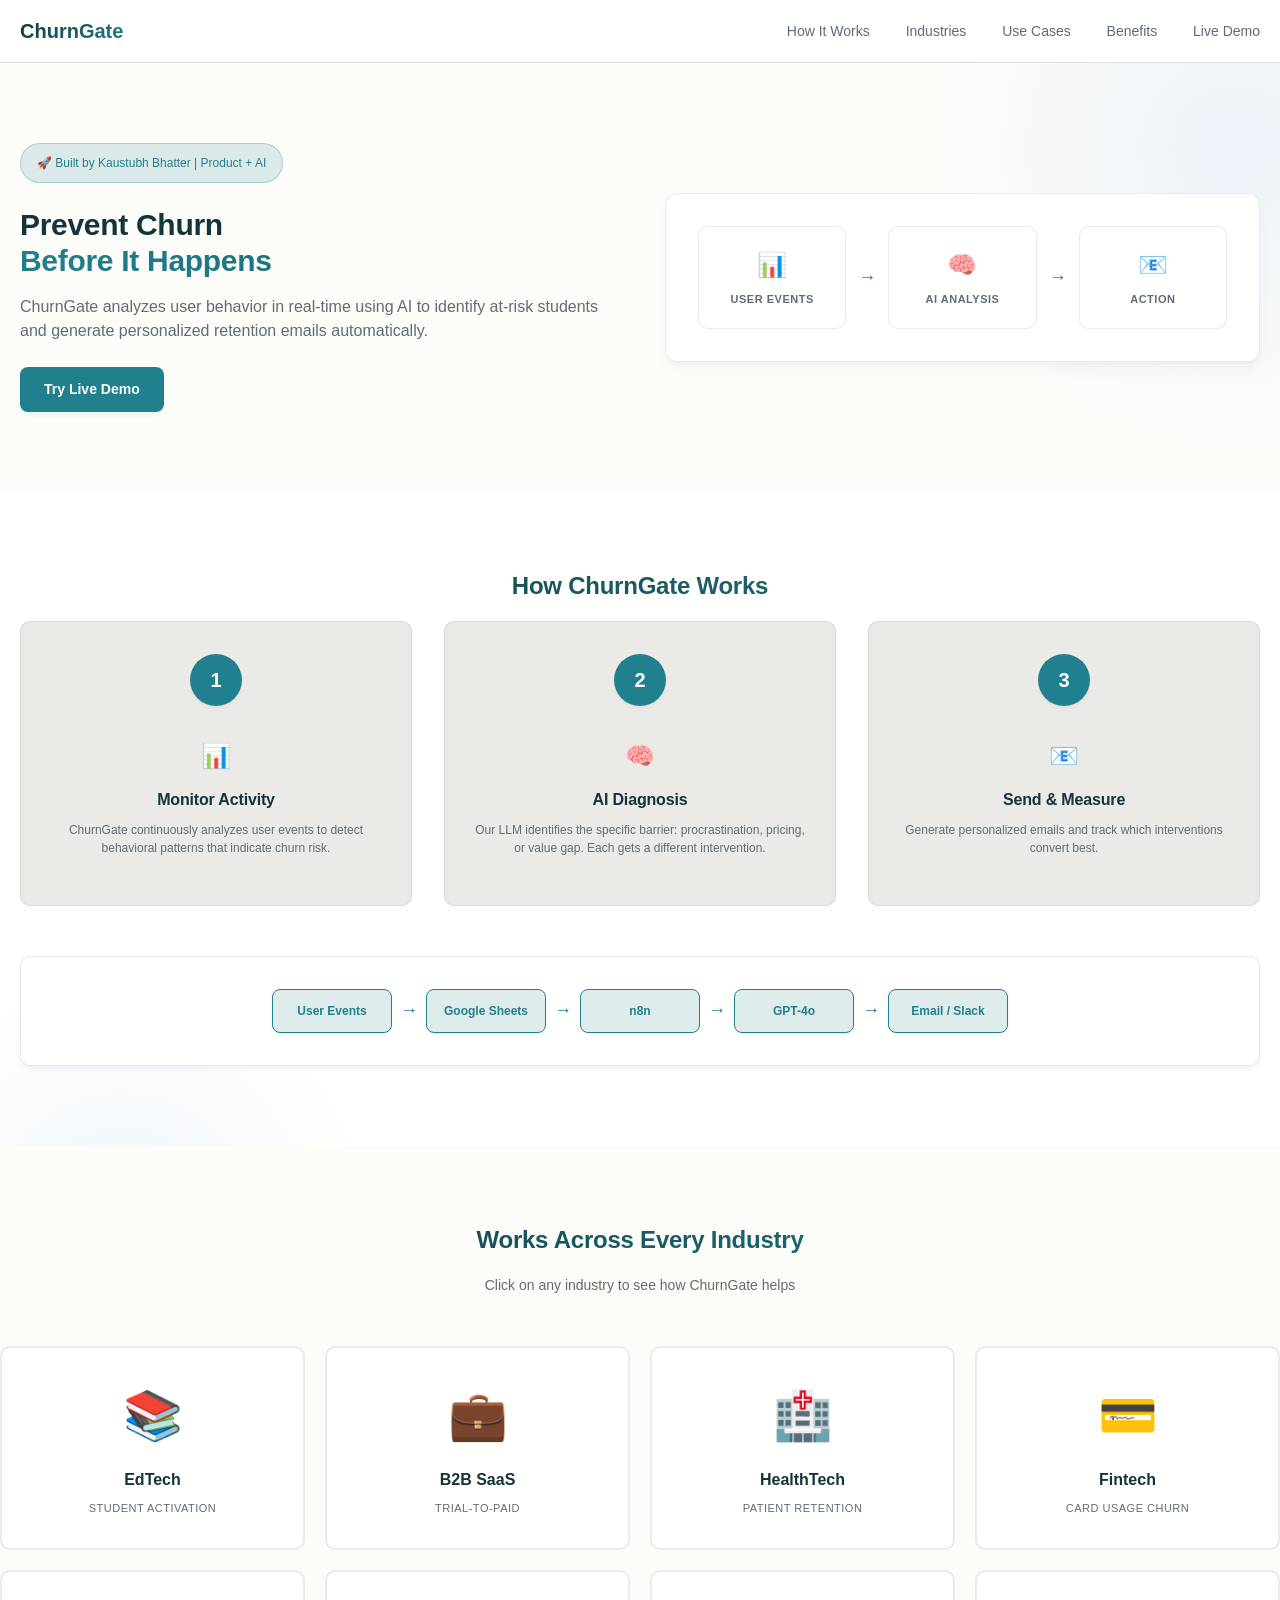
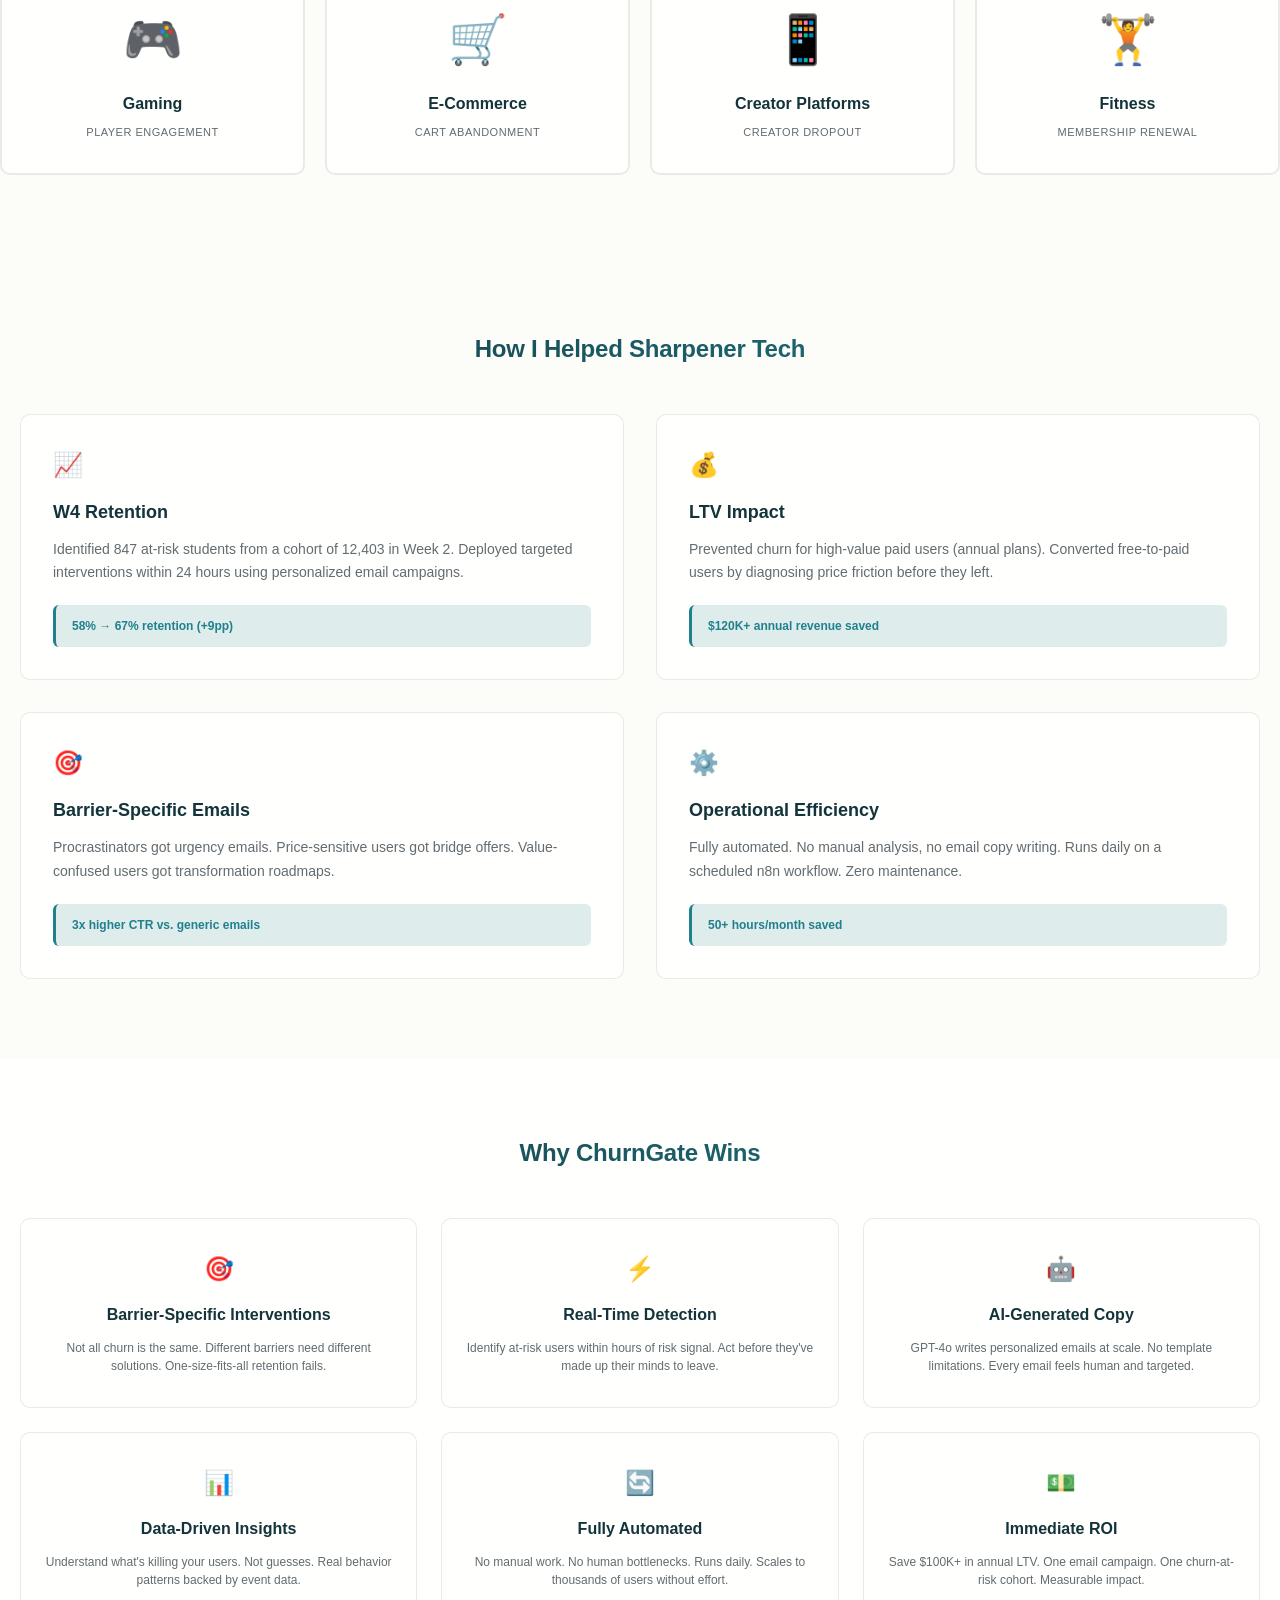
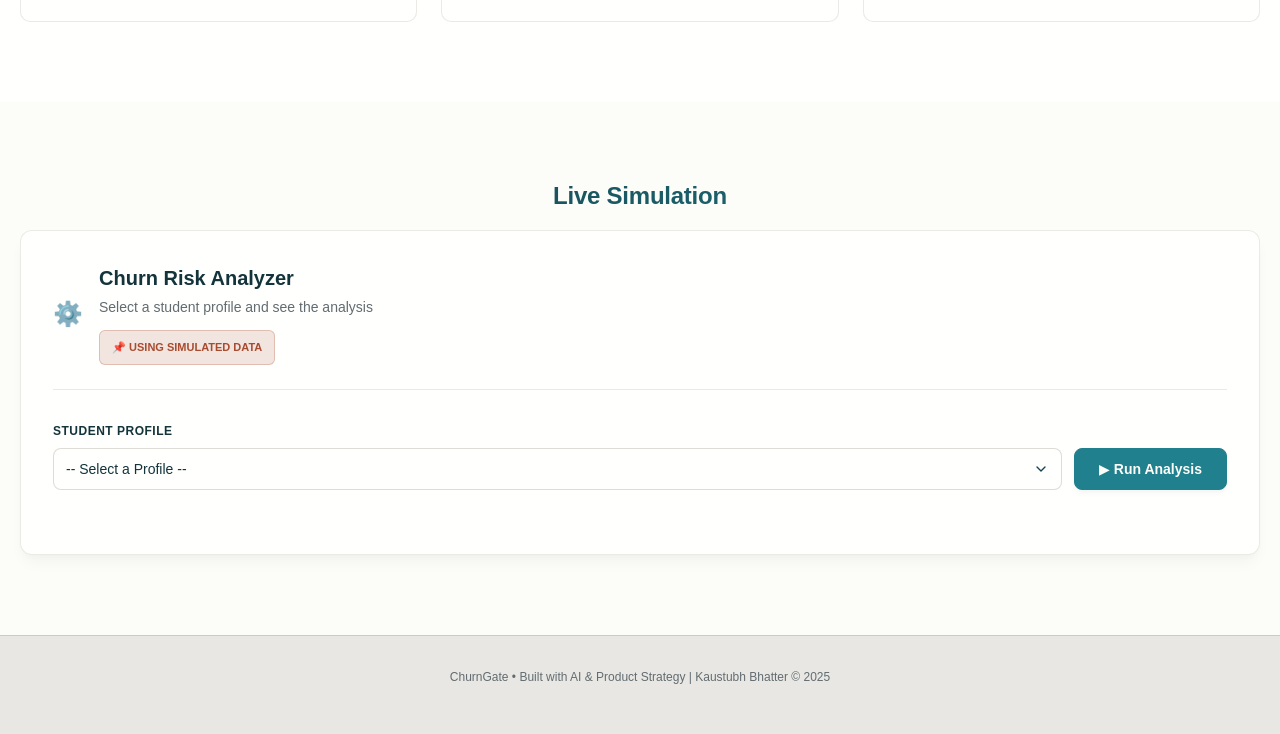
==== commit 6cb34aca: "Added Slack" ====
--- a/index.html
+++ b/index.html
@@ -103,7 +103,7 @@
                     </div>
                     <div class="flow-arrow">→</div>
                     <div class="flow-item">
-                        <div class="flow-box">Email</div>
+                        <div class="flow-box">Email / Slack</div>
                     </div>
                 </div>
             </div>
@@ -381,4 +381,4 @@
 
     <script src="script.js"></script>
 </body>
-</html>+</html>
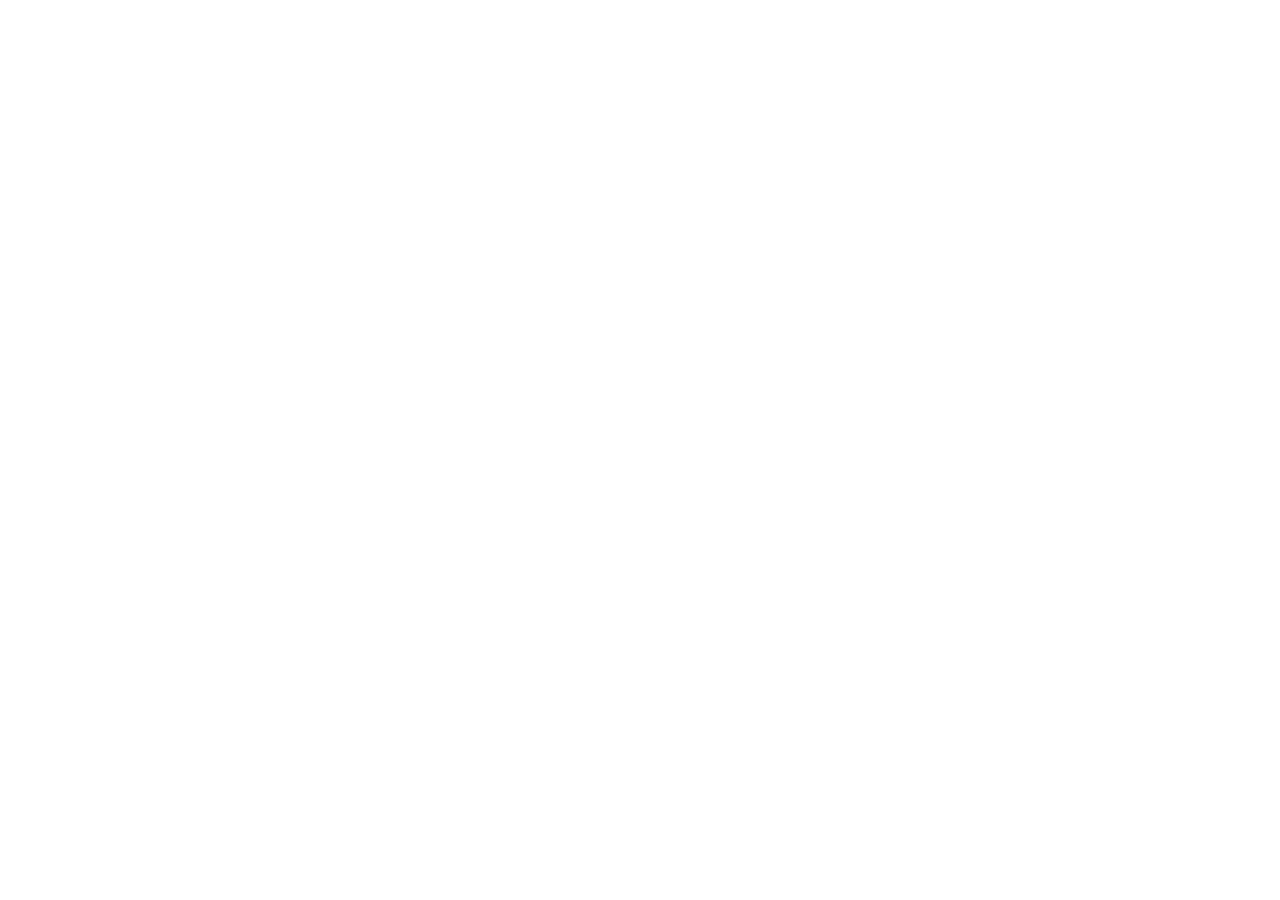
==== commit 088ef0eb: "Create index.html" ====
--- a/index.html
+++ b/index.html
@@ -1,384 +1,12 @@
 <!DOCTYPE html>
-<html lang="en">
-<head>
-    <meta charset="UTF-8">
-    <meta name="viewport" content="width=device-width, initial-scale=1.0">
-    <title>ChurnGate - AI Retention Intelligence</title>
-    <link rel="stylesheet" href="styles.css">
-</head>
-<body>
-    <!-- HEADER -->
-    <header>
-        <div class="container">
-            <div class="header-content">
-                <div class="logo">Churn<span>Gate</span></div>
-                <nav>
-                    <a href="#how">How It Works</a>
-                    <a href="#industries">Industries</a>
-                    <a href="#use-cases">Use Cases</a>
-                    <a href="#benefits">Benefits</a>
-                    <a href="#simulation">Live Demo</a>
-                </nav>
-            </div>
-        </div>
-    </header>
-
-    <!-- HERO -->
-    <section class="hero">
-        <div class="container">
-            <div class="hero-content">
-                <div class="hero-text">
-                    <div class="maker-badge">🚀 Built by Kaustubh Bhatter | Product + AI</div>
-                    <h1>Prevent Churn<br/><span>Before It Happens</span></h1>
-                    <p>ChurnGate analyzes user behavior in real-time using AI to identify at-risk students and generate personalized retention emails automatically.</p>
-                    <a href="#simulation" class="cta-button">Try Live Demo</a>
-                </div>
-
-                <div class="hero-graphic">
-                    <div class="graphic-box">
-                        <div class="graphic-item">
-                            <div class="graphic-icon">📊</div>
-                            <div class="graphic-label">User Events</div>
-                        </div>
-                        <div class="graphic-arrow">→</div>
-                        <div class="graphic-item">
-                            <div class="graphic-icon">🧠</div>
-                            <div class="graphic-label">AI Analysis</div>
-                        </div>
-                        <div class="graphic-arrow">→</div>
-                        <div class="graphic-item">
-                            <div class="graphic-icon">📧</div>
-                            <div class="graphic-label">Action</div>
-                        </div>
-                    </div>
-                </div>
-            </div>
-        </div>
-    </section>
-
-    <!-- HOW IT WORKS -->
-    <section class="how-it-works" id="how">
-        <div class="container">
-            <h2 class="section-title">How ChurnGate Works</h2>
-
-            <div class="steps-grid">
-                <div class="step">
-                    <div class="step-number">1</div>
-                    <div class="step-icon">📊</div>
-                    <h3>Monitor Activity</h3>
-                    <p>ChurnGate continuously analyzes user events to detect behavioral patterns that indicate churn risk.</p>
-                </div>
-
-                <div class="step">
-                    <div class="step-number">2</div>
-                    <div class="step-icon">🧠</div>
-                    <h3>AI Diagnosis</h3>
-                    <p>Our LLM identifies the specific barrier: procrastination, pricing, or value gap. Each gets a different intervention.</p>
-                </div>
-
-                <div class="step">
-                    <div class="step-number">3</div>
-                    <div class="step-icon">📧</div>
-                    <h3>Send & Measure</h3>
-                    <p>Generate personalized emails and track which interventions convert best.</p>
-                </div>
-            </div>
-
-            <div class="flow-diagram">
-                <div class="flow-container">
-                    <div class="flow-item">
-                        <div class="flow-box">User Events</div>
-                    </div>
-                    <div class="flow-arrow">→</div>
-                    <div class="flow-item">
-                        <div class="flow-box">Google Sheets</div>
-                    </div>
-                    <div class="flow-arrow">→</div>
-                    <div class="flow-item">
-                        <div class="flow-box">n8n</div>
-                    </div>
-                    <div class="flow-arrow">→</div>
-                    <div class="flow-item">
-                        <div class="flow-box">GPT-4o</div>
-                    </div>
-                    <div class="flow-arrow">→</div>
-                    <div class="flow-item">
-                        <div class="flow-box">Email / Slack</div>
-                    </div>
-                </div>
-            </div>
-        </div>
-    </section>
-
-    <!-- INDUSTRIES -->
-    <section class="industries-section" id="industries">
-        <div class="container">
-            <h2 class="section-title">Works Across Every Industry</h2>
-            <p class="section-subtitle">Click on any industry to see how ChurnGate helps</p>
-        </div>
-        
-        <div class="industries-grid">
-            <div class="industry-card" data-industry="edtech">
-                <div class="industry-icon">📚</div>
-                <div class="industry-name">EdTech</div>
-                <div class="industry-subtitle-small">Student Activation</div>
-            </div>
-
-            <div class="industry-card" data-industry="saas">
-                <div class="industry-icon">💼</div>
-                <div class="industry-name">B2B SaaS</div>
-                <div class="industry-subtitle-small">Trial-to-Paid</div>
-            </div>
-
-            <div class="industry-card" data-industry="healthtech">
-                <div class="industry-icon">🏥</div>
-                <div class="industry-name">HealthTech</div>
-                <div class="industry-subtitle-small">Patient Retention</div>
-            </div>
-
-            <div class="industry-card" data-industry="fintech">
-                <div class="industry-icon">💳</div>
-                <div class="industry-name">Fintech</div>
-                <div class="industry-subtitle-small">Card Usage Churn</div>
-            </div>
-
-            <div class="industry-card" data-industry="gaming">
-                <div class="industry-icon">🎮</div>
-                <div class="industry-name">Gaming</div>
-                <div class="industry-subtitle-small">Player Engagement</div>
-            </div>
-
-            <div class="industry-card" data-industry="ecommerce">
-                <div class="industry-icon">🛒</div>
-                <div class="industry-name">E-Commerce</div>
-                <div class="industry-subtitle-small">Cart Abandonment</div>
-            </div>
-
-            <div class="industry-card" data-industry="creators">
-                <div class="industry-icon">📱</div>
-                <div class="industry-name">Creator Platforms</div>
-                <div class="industry-subtitle-small">Creator Dropout</div>
-            </div>
-
-            <div class="industry-card" data-industry="fitness">
-                <div class="industry-icon">🏋️</div>
-                <div class="industry-name">Fitness</div>
-                <div class="industry-subtitle-small">Membership Renewal</div>
-            </div>
-        </div>
-
-        <!-- Industry Detail Modal -->
-        <div class="industry-modal" id="industryModal">
-            <div class="modal-overlay" onclick="closeIndustryModal()"></div>
-            <div class="modal-content">
-                <button class="modal-close" onclick="closeIndustryModal()">✕</button>
-                <div class="modal-header">
-                    <div class="modal-icon" id="modalIcon"></div>
-                    <div>
-                        <h3 id="modalTitle"></h3>
-                        <p id="modalSubtitle"></p>
-                    </div>
-                </div>
-                <div class="modal-body">
-                    <div id="modalDescription"></div>
-                </div>
-                <div class="modal-footer">
-                    <button class="modal-cta" onclick="closeIndustryModal()">Got It</button>
-                </div>
-            </div>
-        </div>
-    </section>
-
-    <!-- USE CASES -->
-    <section class="use-cases-section" id="use-cases">
-        <div class="container">
-            <h2 class="section-title">How I Helped Sharpener Tech</h2>
-
-            <div class="use-case-grid">
-                <div class="use-case-card">
-                    <div class="use-case-icon">📈</div>
-                    <div class="use-case-title">W4 Retention</div>
-                    <div class="use-case-description">
-                        Identified 847 at-risk students from a cohort of 12,403 in Week 2. Deployed targeted interventions within 24 hours using personalized email campaigns.
-                    </div>
-                    <div class="use-case-result">58% → 67% retention (+9pp)</div>
-                </div>
-
-                <div class="use-case-card">
-                    <div class="use-case-icon">💰</div>
-                    <div class="use-case-title">LTV Impact</div>
-                    <div class="use-case-description">
-                        Prevented churn for high-value paid users (annual plans). Converted free-to-paid users by diagnosing price friction before they left.
-                    </div>
-                    <div class="use-case-result">$120K+ annual revenue saved</div>
-                </div>
-
-                <div class="use-case-card">
-                    <div class="use-case-icon">🎯</div>
-                    <div class="use-case-title">Barrier-Specific Emails</div>
-                    <div class="use-case-description">
-                        Procrastinators got urgency emails. Price-sensitive users got bridge offers. Value-confused users got transformation roadmaps.
-                    </div>
-                    <div class="use-case-result">3x higher CTR vs. generic emails</div>
-                </div>
-
-                <div class="use-case-card">
-                    <div class="use-case-icon">⚙️</div>
-                    <div class="use-case-title">Operational Efficiency</div>
-                    <div class="use-case-description">
-                        Fully automated. No manual analysis, no email copy writing. Runs daily on a scheduled n8n workflow. Zero maintenance.
-                    </div>
-                    <div class="use-case-result">50+ hours/month saved</div>
-                </div>
-            </div>
-        </div>
-    </section>
-
-    <!-- BENEFITS -->
-    <section class="benefits-section" id="benefits">
-        <div class="container">
-            <h2 class="section-title">Why ChurnGate Wins</h2>
-
-            <div class="benefits-grid">
-                <div class="benefit-card">
-                    <div class="benefit-icon">🎯</div>
-                    <div class="benefit-title">Barrier-Specific Interventions</div>
-                    <div class="benefit-description">Not all churn is the same. Different barriers need different solutions. One-size-fits-all retention fails.</div>
-                </div>
-
-                <div class="benefit-card">
-                    <div class="benefit-icon">⚡</div>
-                    <div class="benefit-title">Real-Time Detection</div>
-                    <div class="benefit-description">Identify at-risk users within hours of risk signal. Act before they've made up their minds to leave.</div>
-                </div>
-
-                <div class="benefit-card">
-                    <div class="benefit-icon">🤖</div>
-                    <div class="benefit-title">AI-Generated Copy</div>
-                    <div class="benefit-description">GPT-4o writes personalized emails at scale. No template limitations. Every email feels human and targeted.</div>
-                </div>
-
-                <div class="benefit-card">
-                    <div class="benefit-icon">📊</div>
-                    <div class="benefit-title">Data-Driven Insights</div>
-                    <div class="benefit-description">Understand what's killing your users. Not guesses. Real behavior patterns backed by event data.</div>
-                </div>
-
-                <div class="benefit-card">
-                    <div class="benefit-icon">🔄</div>
-                    <div class="benefit-title">Fully Automated</div>
-                    <div class="benefit-description">No manual work. No human bottlenecks. Runs daily. Scales to thousands of users without effort.</div>
-                </div>
-
-                <div class="benefit-card">
-                    <div class="benefit-icon">💵</div>
-                    <div class="benefit-title">Immediate ROI</div>
-                    <div class="benefit-description">Save $100K+ in annual LTV. One email campaign. One churn-at-risk cohort. Measurable impact.</div>
-                </div>
-            </div>
-        </div>
-    </section>
-
-    <!-- SIMULATION -->
-    <section class="simulation-section" id="simulation">
-        <div class="container">
-            <h2 class="section-title">Live Simulation</h2>
-
-            <div class="simulation-container">
-                <div class="simulation-header">
-                    <div class="simulation-icon">⚙️</div>
-                    <div>
-                        <div class="simulation-title">Churn Risk Analyzer</div>
-                        <div class="simulation-subtitle">Select a student profile and see the analysis</div>
-                        <div class="simulated-badge">📌 Using Simulated Data</div>
-                    </div>
-                </div>
-
-                <div class="controls">
-                    <div class="control-group">
-                        <label class="control-label">Student Profile</label>
-                        <select id="profileSelect" onchange="handleProfileChange()">
-                            <option value="">-- Select a Profile --</option>
-                            <option value="procrastinator">Rahul Singh (Procrastinator)</option>
-                            <option value="price_friction">Priya Sharma (Price Friction)</option>
-                            <option value="value_gap">Arjun Patel (Value Gap)</option>
-                            <option value="low_engagement">Neha Gupta (Low Engagement)</option>
-                            <option value="feature_confusion">Aditya Verma (Feature Confusion)</option>
-                            <option value="time_constraint">Zara Khan (Time Constraint)</option>
-                        </select>
-                    </div>
-                    <button class="run-button" id="analyzeBtn" onclick="runAnalysis()">▶ Run Analysis</button>
-                </div>
-
-                <div class="results-area" id="resultsArea">
-                    <div class="pipeline">
-                        <div class="pipeline-step" id="step1">
-                            <div class="step-label">Step 1</div>
-                            <div class="step-content">Fetching Events</div>
-                        </div>
-                        <div class="pipeline-step" id="step2">
-                            <div class="step-label">Step 2</div>
-                            <div class="step-content">Detect Signals</div>
-                        </div>
-                        <div class="pipeline-step" id="step3">
-                            <div class="step-label">Step 3</div>
-                            <div class="step-content">AI Reasoning</div>
-                        </div>
-                        <div class="pipeline-step" id="step4">
-                            <div class="step-label">Step 4</div>
-                            <div class="step-content">Results</div>
-                        </div>
-                    </div>
-
-                    <!-- Events Stream -->
-                    <div id="eventsStreamContainer" style="display: none;">
-                        <div style="font-size: 12px; font-weight: 600; color: #3b82f6; margin-bottom: 8px; text-transform: uppercase;">📊 Events Timeline</div>
-                        <div class="events-stream" id="eventsStream"></div>
-                    </div>
-
-                    <!-- Reasoning Section -->
-                    <div class="reasoning-section" id="reasoningSection">
-                        <div class="reasoning-title">🧠 AI Reasoning</div>
-                        <div class="reasoning-content" id="reasoningContent"></div>
-                    </div>
-
-                    <div class="results-grid" id="resultsGrid" style="display: none;">
-                        <div class="result-card">
-                            <div class="result-label">Risk Level</div>
-                            <div class="result-value" id="riskLevel">High</div>
-                            <div class="result-description" id="riskDesc">User at immediate churn risk</div>
-                        </div>
-
-                        <div class="result-card">
-                            <div class="result-label">Churn Category</div>
-                            <div class="result-value" id="barrier">Price Friction</div>
-                            <div class="result-description" id="barrierDesc">Specific reason for churn</div>
-                        </div>
-                    </div>
-
-                    <!-- Intervention Section -->
-                    <div class="intervention-section" id="interventionSection">
-                        <div class="intervention-title">✅ Recommended Intervention</div>
-                        <div class="intervention-method">
-                            <div class="method-badge recommended">📧 Email (Recommended)</div>
-                        </div>
-                        <div class="email-section" id="emailSection">
-                            <div class="email-header">📧 AI-Generated Email Draft</div>
-                            <div class="email-content" id="emailContent"></div>
-                        </div>
-                    </div>
-                </div>
-            </div>
-        </div>
-    </section>
-
-    <!-- FOOTER -->
-    <footer>
-        <div class="container">
-            <p>ChurnGate • Built with AI & Product Strategy | Kaustubh Bhatter © 2025</p>
-        </div>
-    </footer>
-
-    <script src="script.js"></script>
-</body>
+<html>
+  <head>
+    <meta http-equiv="refresh" content="0; url=https://goally-ai-370039277944.us-west1.run.app/" />
+    <script>
+      window.location.replace("https://goally-ai-370039277944.us-west1.run.app/");
+    </script>
+  </head>
+  <body>
+    Redirecting...
+  </body>
 </html>
